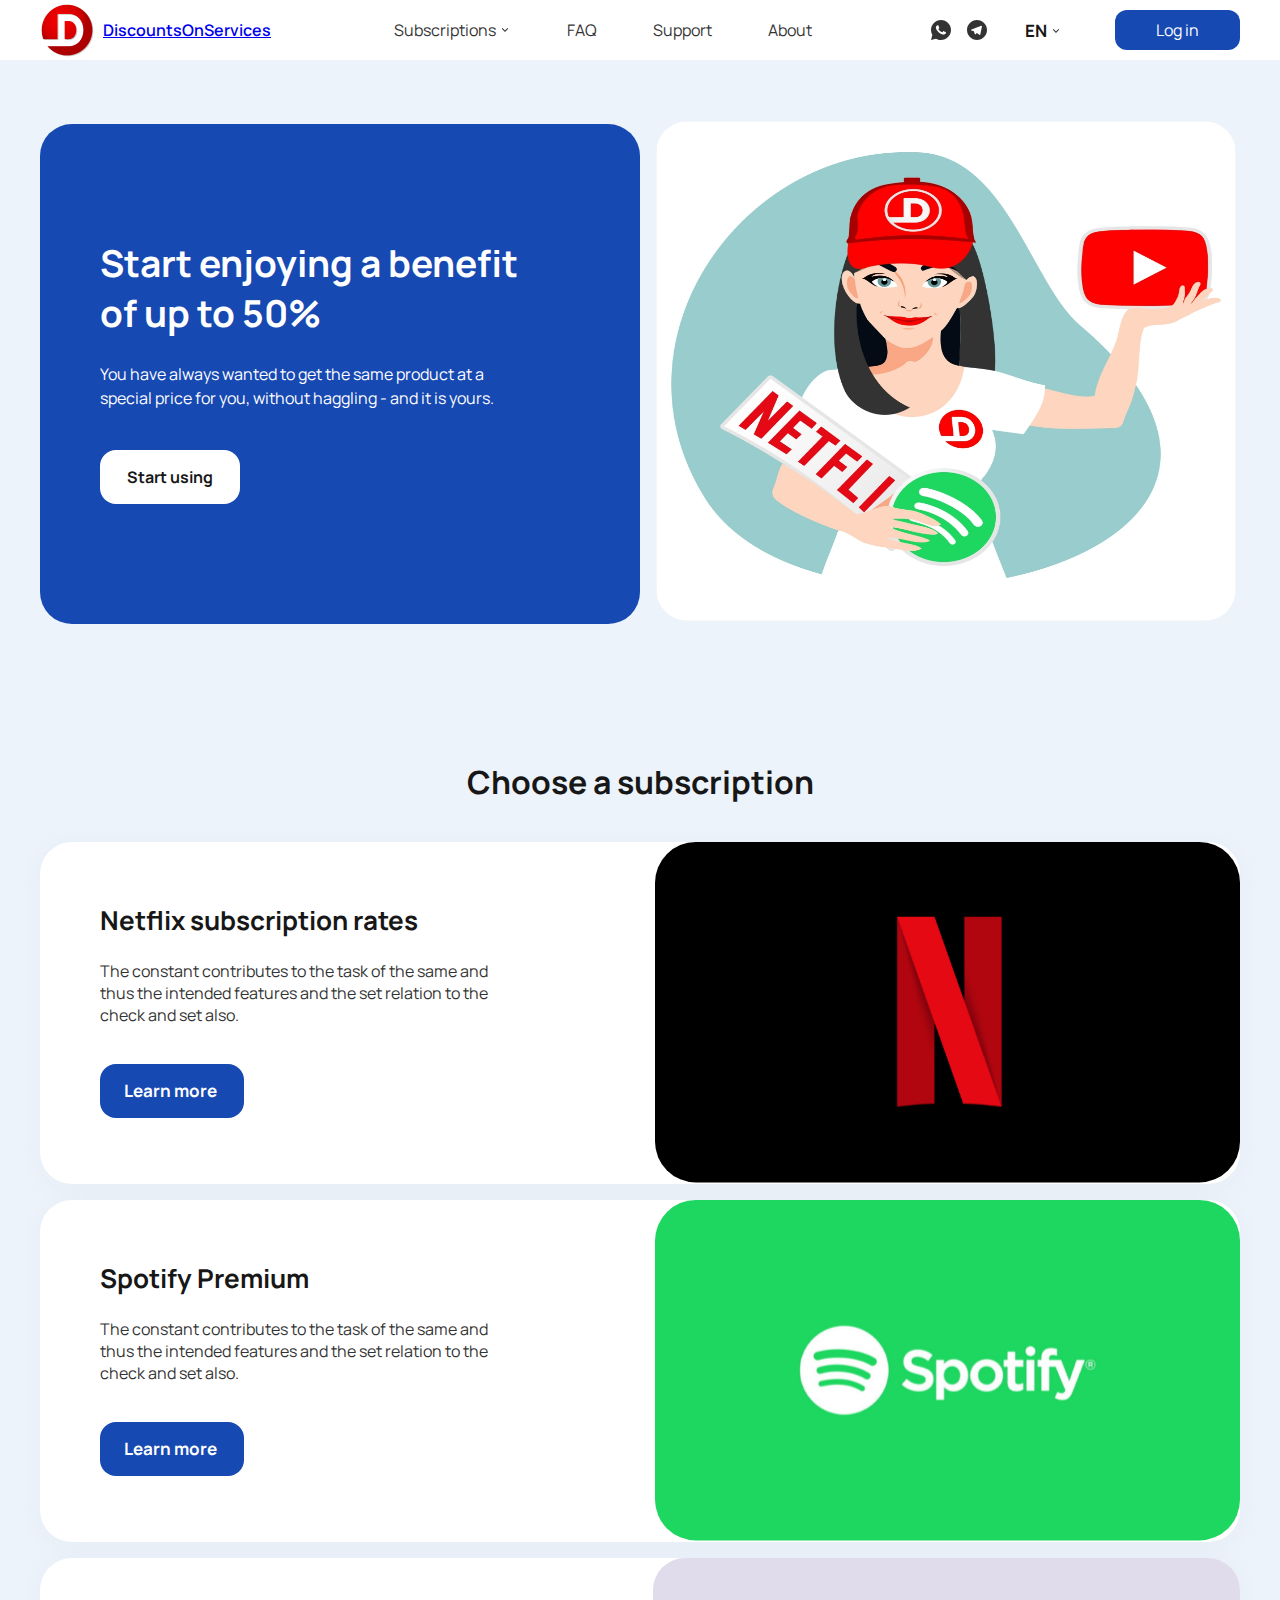
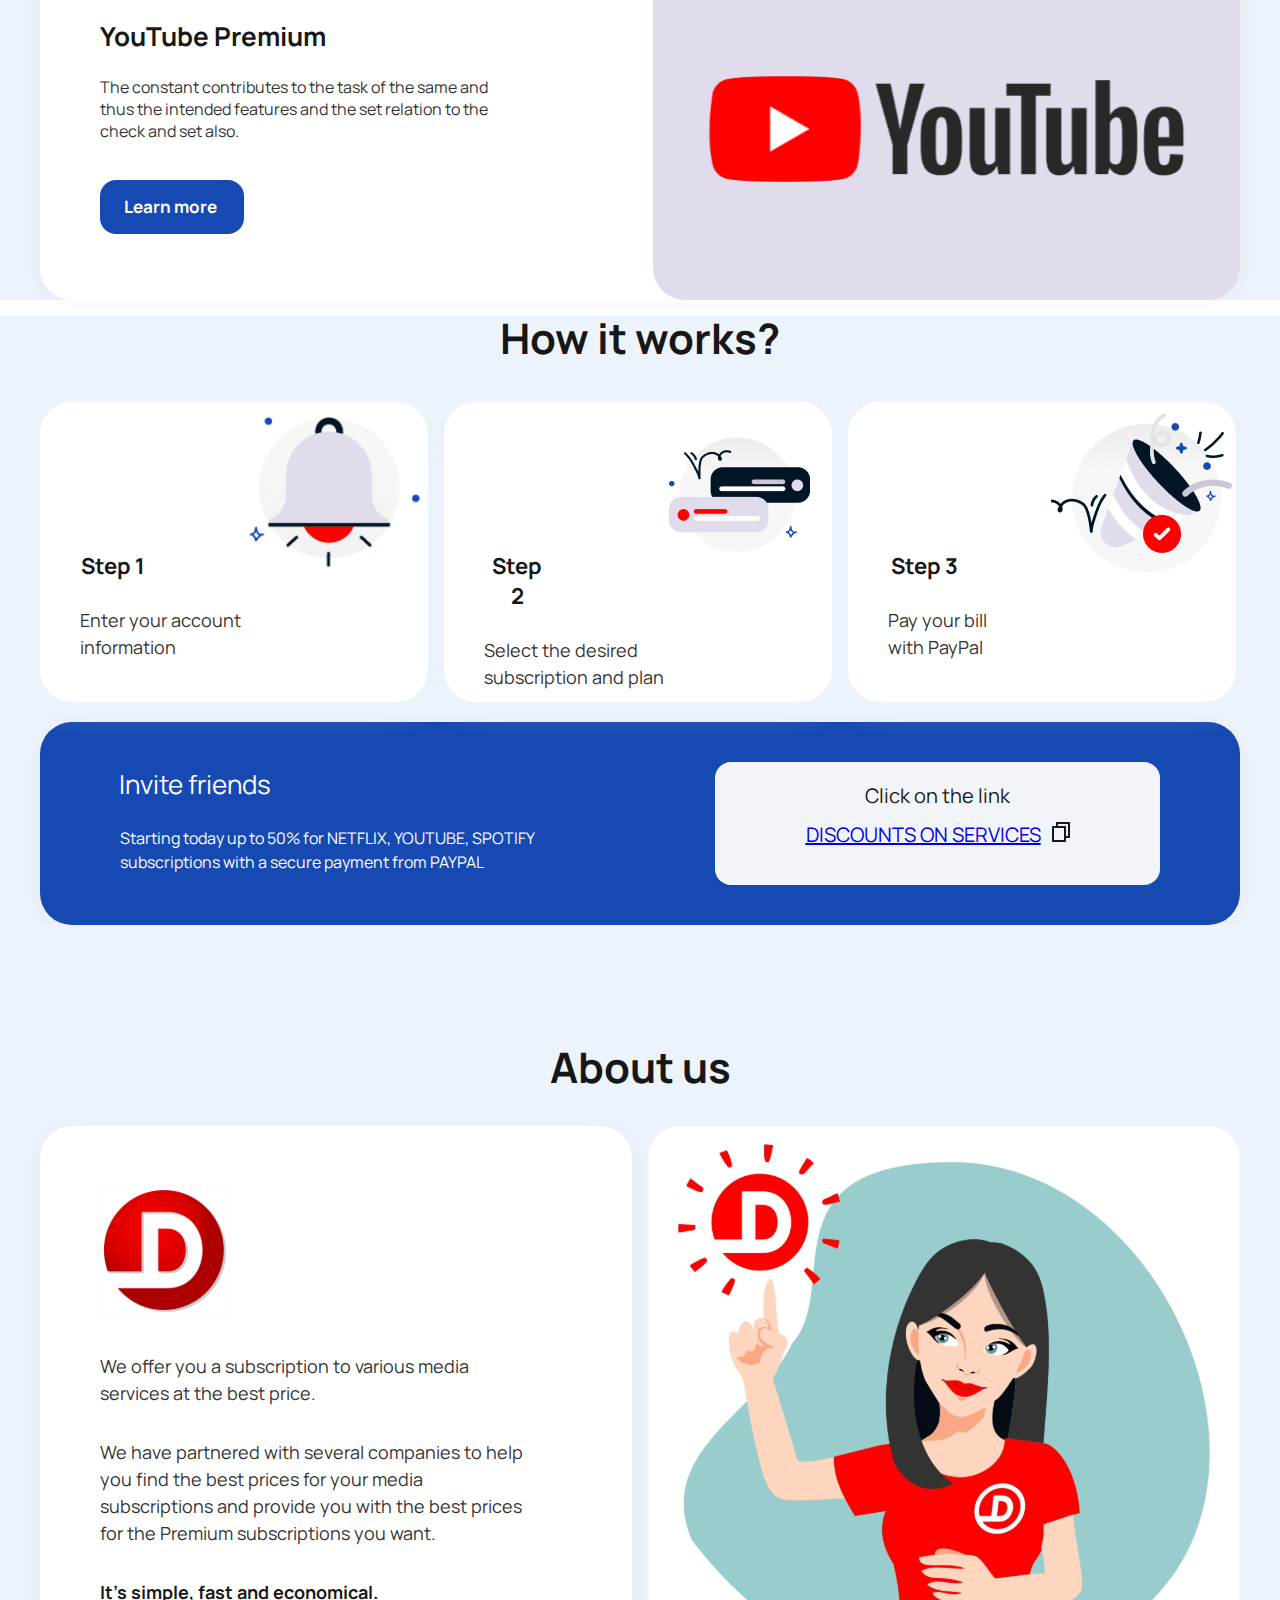
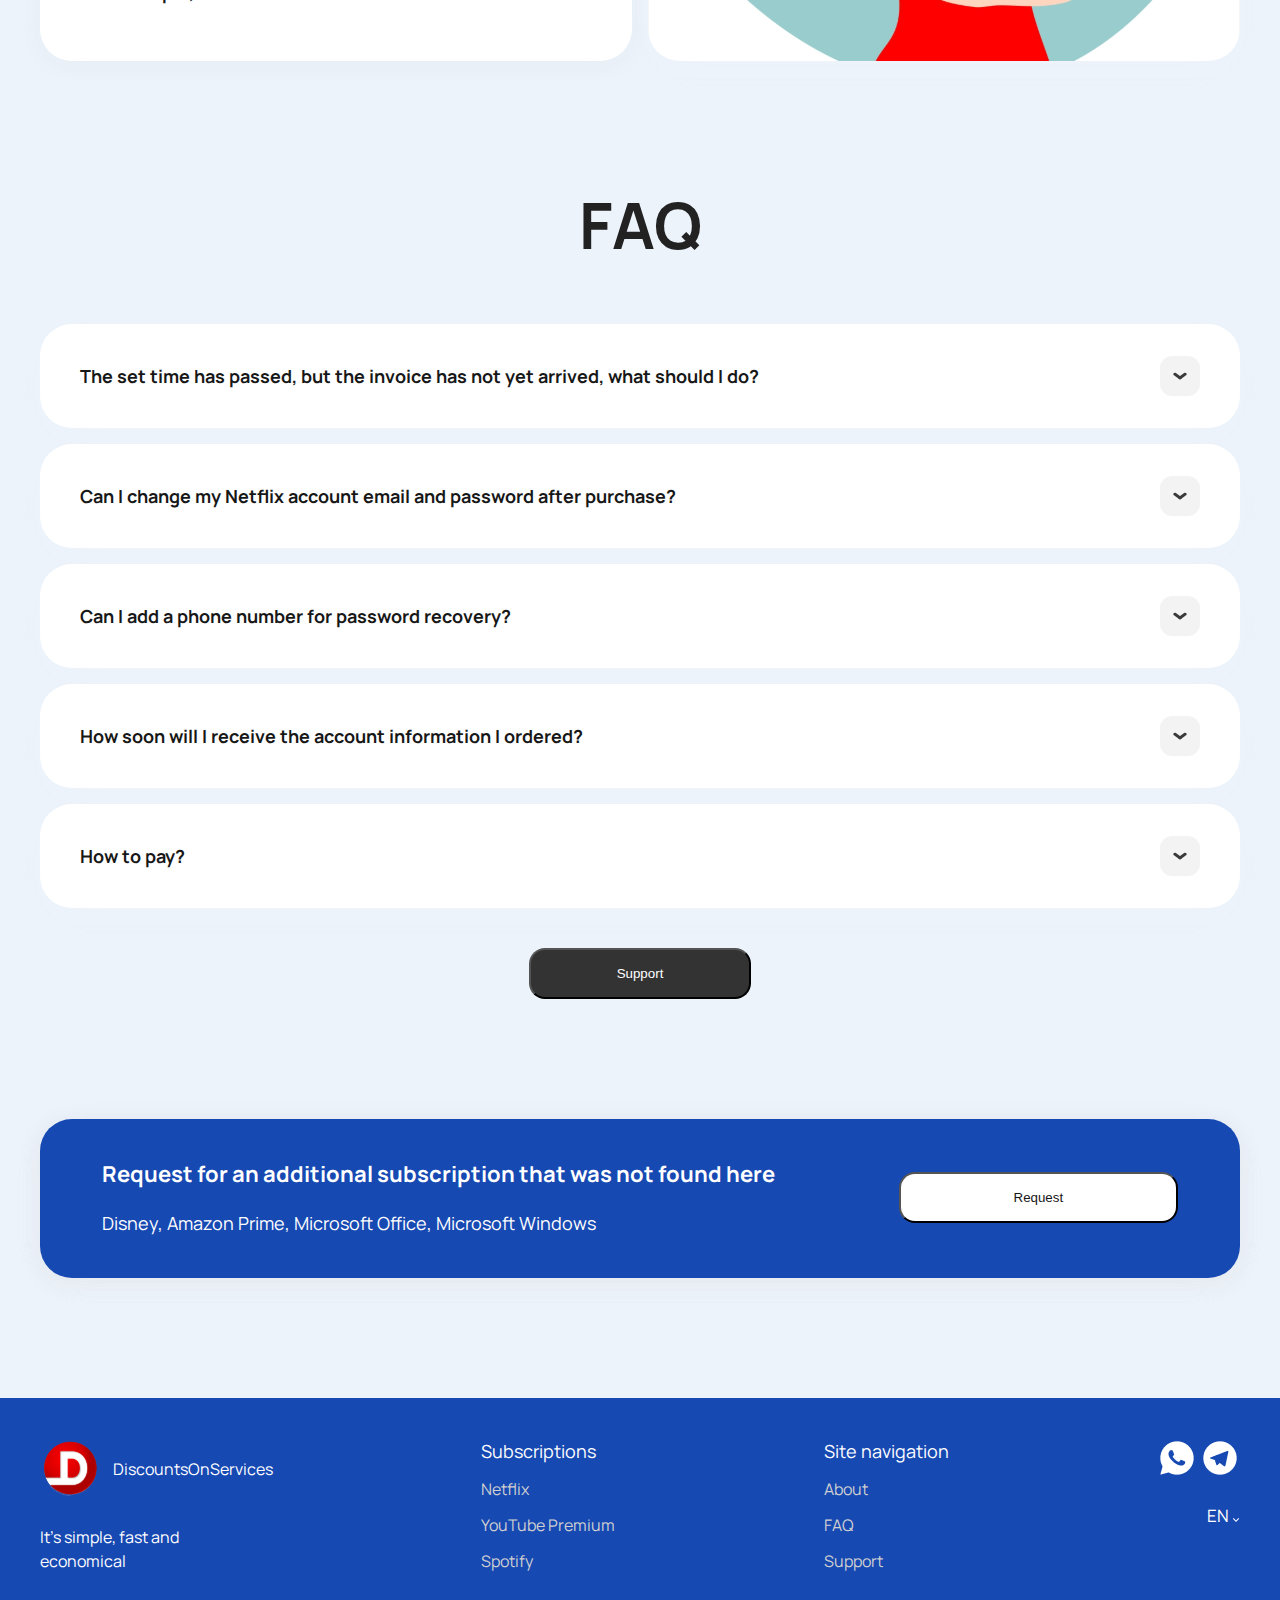
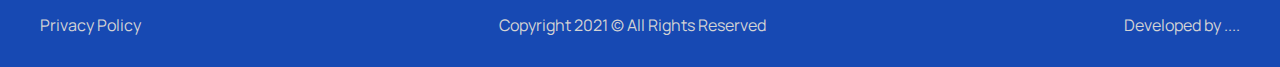
==== index.html @ ed250fc0 "new" ====
<!DOCTYPE html>
<html lang="en">
<head>
    <meta charset="UTF-8">
    <meta http-equiv="X-UA-Compatible" content="IE=edge">
    <meta name="viewport" content="width=device-width, initial-scale=1.0">
    <link rel="preconnect" href="https://fonts.googleapis.com">
    <link rel="preconnect" href="https://fonts.googleapis.com">
    <link rel="preconnect" href="https://fonts.googleapis.com">
    <link rel="preconnect" href="https://fonts.gstatic.com" crossorigin>
    <link href="https://fonts.googleapis.com/css2?family=Manrope:wght@400;600&display=swap" rel="stylesheet">
    <link rel="stylesheet" href="./css/style.css">
    <link rel="stylesheet" href="./css/header.css">
    <link rel="stylesheet" href="./css/main.css">
    <link rel="stylesheet" href="./css/subscriptio.css">
    <link rel="stylesheet" href="./css/how_it_works.css">
    <link rel="stylesheet" href="./css/about__us.css">
    <link rel="stylesheet" href="./css/faq.css">
    <link rel="stylesheet" href="./css/footer.css">
    <title>DiscountsOnServices</title>
</head>
<body>
   <header class="wrapper">
      <div class="container">
         <div class="header">
               <a
               href="/"
               class="header__icon">
               <img src="/header_img/logo.png" alt="logo">
                  <div class="header__logo">
                     <span>DiscountsOnServices</span>
                  </div>
               </a>
                  <nav class="menu__body">
                     <ul class="menu__list">
                           <li class="menu__item with__submenu"><a data-goto="Направить экран к описанию" href="menu__link">Subscriptions</a>
                              <a href="#" class="menu__item-link" data-scroll>
                                 <img src="./header_img/arrow.svg" alt="" class="submenu__arrow">
                              </a>
                              <ul class="submenu">
                                 <li class="submenu__item"><a href="#" class="submenu__link">Netflix</a></li>
                                 <li class="submenu__item"><a href="#" class="submenu__link">YouTube Premium</a></li>
                                 <li class="submenu__item"><a href="#" class="submenu__link">Spotify</a></li>
                              </ul>
                           </li>
                           <li><a data-goto="Направить экран к описанию" href="/menu__link.html">FAQ</a></li>
                           <li><a data-goto="Направить экран к описанию" href="/menu__link.html">Support</a></li>
                           <li><a data-goto="Направить экран к описанию" href="/menu__link.html">About</a></li>
                     </ul>
                  </nav>
               <div class="icon__messengers">
                  <img a href="tel" img src="./header_img/tel.svg" alt="phone">
                  <img a data-goto="https://desktop.telegram.org/?setln=ru" href="phone" src="./header_img/teleg.svg" alt="telegram">
               </div>
               <div class="menu_language">
                  <li class="basic__wrap english__menu"><a data-goto="Направить экран к описанию" href="#" class="submenu__link">EN</a>
                     <a href="#" class="menu__wrap-link" data-scroll>
                        <img src="./header_img/arrow.svg" alt="" class="submenu__arrow_language">
                     </a>
                     <ul class="submenu__language_wrap">
                           <li class="submenu__language"><a href="#" class="submenu__link">English</a></li>
                           <li class="submenu__language"><a href="#" class="submenu__link">Ukraine</a></li>
                           <li class="submenu__language"><a href="#" class="submenu__link">Russian</a></li>
                     </ul>
                  </li>
               </div>
               <div class="btn_login">
                  <a href="btn" class="btn_text">Log in</a>
               </div>
         </div>
      </div>      
   </header>
   <main>
      <div class="main">
         <div class="container">
            <div class="netflix">
               <div class="benefits_menu">
                  <h2>Start enjoying a benefit of up to 50%</h2>
                  <p>You have always wanted to get the same product at a special price for you, without haggling - and it is yours.</p>
               <div class="btn_start">
                  <a href="btn" class="btn_benefits">Start using</a>
               </div>
            </div>
               <div class="netflix__menu">
               <img src="./main-img/netflix.png" class="main_logo" width="580px" height="500px" alt="main_logo">
               </div>  
            </div>
         </div>
      </div>
      <section class="subscription">
         <div class="container">
            <div class="menu__subscription">
                  <div class="header__subscription">
                     <h1>Choose a subscription</h1>
                  </div>
            </div>
                  <div class="product__subscription">
                     <div class="wrap__subscription">
                        <div class="content__subscription">
                              <h2>Netflix subscription rates</h2>
                              <p>The constant contributes to the task of the same and thus the intended features and the set relation to the check and set also.</p>
                        <div class="btn__subscription">
                              <a href="https://www.google.com/search?q=netflix&tbm=isch&source=iu&ictx=1&vet=1&fir=GuCWfA6SqEMrTM%252CKS-nzTnc8HxGQM%252C%252Fm%252F017rf_&usg=AI4_-kQumLNY7jmnaULgpYyNSRBHDUV-Jw&sa=X&ved=2ahUKEwj-4LOI-r34AhUGjosKHboBBIMQ_B16BAhEEAI&biw=2133&bih=1041&dpr=0.9#imgrc=GuCWfA6SqEMrTM" class="btn__pressing">Learn more</a>
                        </div>
                     </div>
                     <img src="./subscriptio_img/netflix.svg"  alt="img" width="588px" height="342px">
                     </div>
                  </div>
                     <div class="product__subscription">
                        <div class="wrap__subscription">
                              <div class="content__subscription">
                                 <h2>Spotify Premium</h2>
                                 <p>The constant contributes to the task of the same and thus the intended features and the set relation to the check and set also.</p>
                              <div class="btn__subscription">
                                 <a href="https://www.google.com/search?q=netflix&tbm=isch&source=iu&ictx=1&vet=1&fir=GuCWfA6SqEMrTM%252CKS-nzTnc8HxGQM%252C%252Fm%252F017rf_&usg=AI4_-kQumLNY7jmnaULgpYyNSRBHDUV-Jw&sa=X&ved=2ahUKEwj-4LOI-r34AhUGjosKHboBBIMQ_B16BAhEEAI&biw=2133&bih=1041&dpr=0.9#imgrc=GuCWfA6SqEMrTM" class="btn__pressing">Learn more</a>
                              </div>
                        </div>
                        <img src="./subscriptio_img/sportify.svg" alt="img" width="588px" height="342px">
                        </div>
                     </div>
                        <div class="product__subscription">
                              <div class="wrap__subscription">
                                 <div class="content__subscription">
                                    <h2>YouTube Premium </h2>
                                    <p>The constant contributes to the task of the same and thus the intended features and the set relation to the check and set also.</p>
                                 <div class="btn__subscription">
                                    <a href="https://www.youtube.com/" class="btn__pressing">Learn more</a>
                                 </div>
                              </div>
                                 <img class="img_youtube" src="./subscriptio_img/youtube.svg" alt="img" width="588px" height="342px">
                                 </div>
                              </div>
                        </div>
                     </div>
                  </div>
            </div>
         </div>         
      </section>
      <section class="how_it_works">
         <div class="container">
            <div class="header__how_it_works">
                  <h1>How it works?</h1>
               <div class="product__how_it_works">
                  <div class="wrap__how_it_works">
                     <div class="content__how_it_works">
                        <h3>Step 1</h3>
                        <p>Enter your account information</p>
                     </div>
                     <img src="./how_it_works_img/step1.png" alt="img" width="185px" height="185px">
                     </div>
                  <div class="wrap__how_it_works">
                     <div class="content__how_it_works">
                        <h3>Step 2</h3>
                        <p>Select the desired subscription and plan</p>
                     </div>
                     <img src="./how_it_works_img/step2.png" alt="img" width="185px" height="185px">
                     </div>
                  <div class="wrap__how_it_works">
                     <div class="content__how_it_works">
                        <h3 class="step">Step 3</h3>
                        <p>Pay your bill<br>with PayPal</p>
                     </div>
                     <img src="./how_it_works_img/step3.png" alt="img" width="185px" height="185px">
                     </div>
                  </div>
               <div class="invite_friends_how_it_works">
                  <div class="spenser_how_it_works">
                     <div class="spenser_selover">
                        <h3>Invite friends<h3>
                        <p>Starting today up to 50% for NETFLIX, YOUTUBE, SPOTIFY subscriptions with a secure payment from PAYPAL</p>
                     </div>
                  <div class="window_click">
                     <div class="click_link">
                        <div class="window__text">
                           <span class="click_on">Click on the link</span>
                           <span class="discounts_on"><a href="https://t.me/DiscountsOnServices_bot?start=343964809">Discounts On Services</a></span>
                        </div>
                     </div>
                  </div>
               </div>
            </div>
         </div>
      </section>
      <section class="about__us">
         <div class="container">
            <div class="heder__about__us">
               <h1>About us</h1>
            </div>
            <div class="menu__about_us">
               <div class="description__about_us">
                  <div class="main__content__about_us">
                  <img src="./about_us_img/logo.svg" alt="img_about">
                     <p>We offer you a subscription to various media<br>services at the best price.</p>
                     <p>We have partnered with several companies to help<br>you find the best prices for your media<br>subscriptions and provide you with the best prices<br>for the Premium subscriptions you want.</p>
                     <p class="underlining">It's simple, fast and economical.</p>
                  </div>
               </div>
               <div class="main__img myself_img">
               </div>
            </div>
         </div>
      </section>
      <section class="faq">
         <div class="container">
            <div class="header__faq">
               <h1>FAQ</h1>
            </div>
            <div class="main__faq">
               <div class="menu__faq">
                  <div class="content__faq">
                     <p>The set time has passed, but the invoice has not yet arrived, what should I do?</p>
                  <img src="./faq_img/rounded_arrow.svg" width="40px" height="40px" alt="rounded__arrow">
                  </div>
                  <div class="content__faq">
                     <p>Can I change my Netflix account email and password after purchase?</p>
                  <img src="./faq_img/rounded_arrow.svg" width="40px" height="40px" alt="rounded__arrow">
                  </div>
                  <div class="content__faq">
                     <p>Can I add a phone number for password recovery?</p>
                  <img src="./faq_img/rounded_arrow.svg" width="40px" height="40px" alt="rounded__arrow">
                  </div>
                  <div class="content__faq">
                     <p>How soon will I receive the account information I ordered?</p>
                  <img src="./faq_img/rounded_arrow.svg" width="40px" height="40px" alt="rounded__arrow">
                  </div>
                  <div class="content__faq">
                     <p>How to pay?</p>
                  <img src="./faq_img/rounded_arrow.svg" width="40px" height="40px" alt="rounded__arrow">
                  </div>
                  <div class="btn__faq__one btn__indent">
                     <button class="btn__support">Support</button>
                  </div>
               <div class="faq__footer">
                  <div class="faq__window">
                     <div class="faq__request__content">
                        <h4>Request for an additional subscription that was not found here</h4>
                        <P>Disney, Amazon Prime, Microsoft Office, Microsoft Windows</P>
                     </div>
                     <div class="btn__faq__two">
                        <button class="btn__request">Request</button>
                     </div>
                  </div>
               </div>
            </div>
         </div>
      </section>
   </main>
   <footer>
      <div class="container">
         <div class="footer__block">
            <div class="footer__logo">
               <div class="logo__icon">
               <img src="./footer_img/footer_logo.svg" alt="">
               <span>DiscountsOnServices</span>
               </div>
               <p>It's simple, fast and economical</p>
            </div>
            <div class="footer__navigation">
               <span>Subscriptions</span>
               <p>Netflix</p>
               <p>YouTube Premium</p>
               <p>Spotify</p>
            </div>
            <div class="footer__navigation">
               <span>Site navigation</span>
               <p>About</p>
               <p>FAQ</p>
               <p>Support</p>
            </div>
            <div class="footer__mesenger">
               <a href="tel:+79871557306"><img src="./footer_img/iPhone.png" alt="call"></a>
               <a href="https://t.me/DiscountsOnServices_bot?start=343964809"><img src="./footer_img/telegram.png" alt="telegram"></a>
            <div class="footer_language">
               <li class="footer__basic__wrap footer__english__menu"><a data-goto="Направить экран к описанию" href="#" class="footer__submenu">EN</a>
                  <a href="#" class="menu__wrap-link" data-scroll>
                  <img src="./footer_img/arrow.svg" alt="" class="footer__submenu__arrow"></a>
                  <ul class="submenu__wrap">
                     <li class="submenu__footer_language"><a href="#" class="submenu__footer__link">English</a></li>
                     <li class="submenu__footer_language"><a href="#" class="submenu__footer__link">Ukraine</a></li>
                     <li class="submenu__footer_language"><a href="#" class="submenu__footer__link">Russian</a></li>
                  </ul>
               </li>
            </div>
         </div>
      </div>
      <div class="subfooter">
         <span>Privacy Policy</span>
         <span>Copyright 2021 © All Rights Reserved</span>
         <span>Developed by ....</span>
      </div>
   </footer>
   <script src="./js/header.js"></script>
   <script src="./js/footer.js"></script>
</body>

</html>
---- css/style.css ----
html{
    height: 100%;
}
body{
    font-family: 'Manrope', sans-serif;
    display: flex;
    height: 100%;
    flex-direction: column;
}
header{
    flex: 0 0 auto;
 }
.main{
    flex: 1 0 auto;
 }
 footer{
    flex: 0 0 auto;
 }
*{
    padding: 0;
    margin: 0 0;
    box-sizing: border-box;
}
.container{
    width: 1200px;
    height: 100%;
    color: #222222;
    margin: 0 auto;
}
---- css/header.css ----
.header{
    height: 100%;
    display: flex;
    justify-content: space-between;
    align-items: center;
}
.header__icon{
    display: flex;
    align-items: center;
}
.header__logo{
    width: 166px;
    font-weight: 600;
    font-size: 1rem;
    line-height: 20px;
    margin-left: 8px;
}
.menu__list { 
    display: flex;
    justify-content: center;
    gap: 56px;
    padding-left: 71px;
}
.menu__list a{
    font-size: 1rem;
    line-height: 24px;
    color: #333333;
}
.menu__list li  {
    list-style:none;
}
.menu__list li a{
    text-decoration: none;
    transition: color 0,2s ease;  
}
.menu__list li a:hover{
    color: #1749B3;
}
.submenu__arrow{
    cursor: pointer;
}
.with__submenu{
    position: relative; 
}
.header .submenu{
    position: absolute;
    left: -39px;
    right: -56px;
    top: 45px;
    padding: 20px;

    background: #FFFFFF;
    box-shadow: 0px 20px 48px rgba(177, 177, 177, 0.4);
    border-radius: 16px;
    display: none;
}
.submenu.active {
    display: block;
    animation: fade .3s linear;
}
.submenu li { 
    margin-top: 20px;
}
.submenu__link {
    font-weight: 700;
    font-size: 17px;
    line-height: 25px;
    letter-spacing: 1%;
    color: #171717;
    text-align: left;   
}
.icon__messengers{
    width: 20px;
    display: flex;
    gap: 1rem;
    margin-top: 20px;
    cursor: pointer;
    padding-bottom: 20px;
    margin-left: 66px;
}
.menu_language li {
    list-style:none;
    
}
.menu_language li a {
    text-decoration: none;
    transition: color 0.2 ease;
}
.menu_language li a:hover{
    color: #1749B3;
}
.english__menu{
    position: relative;
    margin-left: 20px;
}
.submenu__language_wrap{
    position: absolute;
    top: 49px;
    width: 347%;
    height: 182px;

    background: #FFFFFF;
    box-shadow: 0px 20px 48px rgba(177, 177, 177, 0.4);
    border-radius: 16px;
    padding: 0;
    text-align: center;
    display: none;
}
.submenu__language_wrap.active {
    display: block;
    animation: fade .3s linear;
}
.submenu__language{
    font-weight: 400;
    font-size: 17px;
    line-height: 25px;
    letter-spacing: 1%;
    color: #171717;
    padding-top: 27px;
}
.btn_login{
    background-color: #1749B3;
    border-radius: 12px;
    padding: 9px 41px; 
}
.btn_login:hover{
    opacity: 0.9;
    color: #dc0000;
}
.btn_text{
    color: #fff;
    text-align: center;
    text-decoration: none;
    transition: opacity 0,3s ease;
}
---- css/main.css ----
.main{
    width: 100%;
    height: 700px;
    background-color:  #ECF3FB;
}
.netflix{
    display: flex;
    align-items: center;
    gap: 16px;
    padding-top: 61px;
}
.benefits_menu{
    width: 50%;
    height: 500px;
    background: #1749B3;
    border-radius: 32px;
    padding-left: 5%;
}
.benefits_menu h2{
    width: 81%;
    font-weight: 700;
    font-size: 37px;
    line-height: 50px;
    color: rgb(255, 255, 255);
    padding-top: 114px;
}
.benefits_menu p{
    width: 76%;
    font-size: 16px;
    line-height: 24px;
    color: #FFFFFF;
    padding-top: 24px;
    padding-bottom: 40px;
}
.btn_start{
    width: 26%;
    background-color: #FFFFFF;
    border-radius: 16px;
    padding: 16px 24px;
    text-align: center;
    cursor: pointer;
}
.btn_benefits{
    font-weight: 700;
    font-size: 1rem;
    line-height: 22px;
    color: #171717;
    text-decoration: none;
    transition: opacity 0,3s ease;
}
.btn_benefits:hover{
    opacity: 0.9s;
    color: #dc0000;
}
.netflix__menu img{
    border-radius: 32px;
}
---- css/subscriptio.css ----
.subscription{
    width: 100%;
    background-color:  #ECF3FB;
}
.header__subscription{
    display: flex;
    justify-content: center;
}
.header__subscription h1 {
    font-weight: 700;
    font-size: 32px;
    line-height: 44px;
    color: #171717;
    display: flex;
    text-align: center;
    padding-bottom: 38px;
}
.product__subscription{ 
    width: 100%;
    height: 342px;
    background: #FFFFFF;
    box-shadow: 0px 4px 24px rgba(213, 216, 221, 0.2);
    border-radius: 32px;
    margin-bottom: 16px;
}
.wrap__subscription{
    display: flex;
}
.content__subscription{
    flex-wrap: wrap;
    padding: 60px 0px 0px 60px;
}
.content__subscription h2{
    font-weight: 700;
    font-size: 26px;
    line-height: 36px;
    color: #171717;
}
.content__subscription p{
    width: 72%;
    font-weight: 400;
    font-size: 16px;
    color: #333333;
    padding-top: 22px;
    padding-bottom: 38px;
}
.btn__subscription{
    width: 26%;
    padding: 16px 24px 16px 24px;
    background: #1749B3;
    border-radius: 16px;
}
.btn__subscription:hover{
    opacity: 0.9;
    color:aqua
}
.btn__pressing{
    font-weight: 700;
    font-size: 17px;
    line-height: 22px;
    color: #FFFFFF;
    text-decoration: none;
    transition: color 0.2 ease;
}
.img_youtube{
    background: #E1DCEB;
    border-radius: 32px;
}
---- css/how_it_works.css ----
.how_it_works{
    width: 100%;
    background-color:  #ECF3FB;
}
.header__how_it_works{
    text-align: center;
}
.header__how_it_works h1{
    padding-bottom: 42px;
    font-weight: 700;
    font-size: 42px;
    line-height: 44px;
    color: #171717;
}
.product__how_it_works{
    display: flex;
    gap: 16px;
    padding-bottom: 20px;
}
.wrap__how_it_works{
    width: 388px;
    height: 300px;
    background: #FFFFFF;
    box-shadow: 0px 12px 28px rgba(244, 245, 245, 0.2);
    border-radius: 32px;
    display: flex;
    justify-content: space-between;
}
.content__how_it_works{
    padding: 149px 0px 0px 40px;
    align-items: center;
}
.content__how_it_works h3{
    width: 41%;
    font-weight: 700;
    font-size: 22px;
    line-height: 30px;
    color: #171717;
}
.how_it_works .step{
    width: 74%;
}
.content__how_it_works p{
    width: 111%;
    font-weight: 400;
    font-size: 18px;
    line-height: 27px;
    color: #333333;
    padding-top: 26px;
    text-align: start;
}

/* Discounts On Services */

.invite_friends_how_it_works{
    width: 100%;
    height: 203px;
    background: #1749B3;
    box-shadow: 0px 4px 24px rgba(213, 216, 221, 0.2);
    border-radius: 32px;
}
.spenser_how_it_works{
    display: flex;
    justify-content: space-between;
}
.spenser_selover{
    padding-top: 44px;
}
.spenser_selover h3{
    width: 52%;
    font-weight: 400;
    font-size: 26px;
    line-height: 36px;
    color: #FFFFFF;
}
.spenser_selover p{
    width: 165%;
    font-weight: 400;
    font-size: 16px;
    line-height: 24px;

    color: #FFFFFF;
    text-align: start;
    padding-top: 24px;
    padding-left: 80px;
}
.window_click{
    padding: 40px 80px 40px;
}
.click_link{
    width: 445px;
    height: 123px;
    background: #F1F4F8;
    border-radius: 16px;
}
.window__text{
    display: flex;
    flex-direction: column;
    transition: color 0.2 ease;
}
.window__text span:hover{
    opacity: 0.9;
    color: #dc0000;
}
.click_on{
    font-weight: 400;
    font-size: 20px;
    line-height: 28px;
    color: #171717;
    padding-top: 20px;
    cursor: pointer;
    
}
.discounts_on{
    font-weight: 400;
    font-size: 20px;
    line-height: 30px;
    color: #1749B3;

    padding-top: 10px;
    text-transform: uppercase;
    text-decoration-line: underline;
    cursor: pointer;
}
.discounts_on::after{
    content: url(../how_it_works_img/discounts.png);
    margin-left: 11px;
}
---- css/about__us.css ----
.about__us{
    width: 100%;
    background-color:  #ECF3FB;
    padding-top: 120px;
}
.heder__about__us h1{
    font-weight: 700;
    font-size: 42px;
    line-height: 44px;
    color: #171717;
    text-align: center;
}
.menu__about_us{
    display: flex;
    gap: 16px;
    padding-top: 37px;
}
.description__about_us{
    width: 50%;
    height: 535px;
    background: #FFFFFF;
    box-shadow: 0px 4px 24px rgba(213, 216, 221, 0.2);
    border-radius: 32px;
}
.main__content__about_us{
    padding: 60px;
}
.main__content__about_us p{
    font-weight: 400;
    font-size: 18px;
    line-height: 27px;
    color: #333333;
    padding-top: 32px;
}
.main__content__about_us .underlining{
    font-weight: 700;
    font-size: 18px;
    line-height: 27px;
    color: #171717;
}
.myself_img{
    width: 50%;
    height: 535px;
}
.main__img{
    background-image: url(../about_us_img/img_menu.svg);
    background-repeat: no-repeat;
    background-position: 0px 0px;
    background-size: cover;
    box-shadow: 0px 12px 28px rgba(244, 245, 245, 0.2);
    border-radius: 32px;
}
---- css/faq.css ----
.faq{
    width: 100%;
    background-color:  #ECF3FB;
    padding-top: 120px;
    padding-bottom: 120px;
}
.header__faq{
    font-weight: 700;
    font-size: 32px;
    text-align: center;
    padding-bottom: 40px;
}
.main__faq{
    flex-wrap: wrap;
}
.content__faq{
    width: 100%;
    height: 104px;
    display: flex;
    justify-content: space-between;

    background: #FFFFFF;
    box-shadow: 0px 12px 28px rgba(244, 245, 245, 0.2);
    border-radius: 32px;
    margin-top: 16px;
    align-items: center;
}
.content__faq p{
    font-weight: 700;
    font-size: 18px;
    line-height: 27px;
    color: #171717;
    margin-left: 40px;
}
.content__faq img{
    margin-right: 40px;
}
.btn__faq span{
    
    color: #FFFFFF;;
}
.btn__support{
    
    align-items: center;
    text-align: center;
}
.btn__indent{
    padding-top: 40px;
}
.btn__support{
    background: #333333;
    border-radius: 16px;
    padding: 16px 86px 16px 86px;
    color: #FFFFFF;
    cursor: pointer;
}
.btn__faq__one{
    text-align: center;
}
.btn__faq__one:hover{
    opacity: 0.9;
    color: brown;
}

/* window=the very bottom */
.faq__footer{
    padding-top: 120px;
}
.faq__window{
    width: 100%;
    height: 159px;
    background: #1749B3;
    box-shadow: 0px 4px 24px rgba(213, 216, 221, 0.2), 0px 4px 24px rgba(213, 216, 221, 0.2), 0px 12px 28px rgba(244, 245, 245, 0.2);
    border-radius: 32px;
    display: flex;
    justify-content: space-around;
}
.faq__request__content{
    margin-top: 40px;
}
.faq__request__content h4{
    font-weight: 700;
    font-size: 22px;
    line-height: 30px;
    color: #FFFFFF;
}
.faq__request__content p{
    font-weight: 400;
    font-size: 18px;
    line-height: 27px;
    color: #FFFFFF;
    padding-top: 21px;
}
.btn__faq__two{
    margin-top: 53px;
}
.btn__request{
    color: #171717;
    background: #FFFFFF;
    border-radius: 16px;
    padding: 16px 113px 16px 113px;
    cursor: pointer;
}
.btn__request:hover{
    opacity: 0.9;
    color: #1749B3;
}
---- css/footer.css ----
footer{
    width: 100%;
    background: #1749B3;
}
.footer__block{
    display: flex;
    justify-content: space-between;
    padding-top: 40px;
}
.footer__logo p {
    width: 65%;
    font-weight: 400;
    font-size: 16px;
    line-height: 24px;
    color: #FFFFFF;
    margin-top: 26px;
}
.logo__icon{
    display: flex;
    align-items: center;
    gap: 13px;
}
.logo__icon span{
    font-weight: 400;
    font-size: 16px;
    line-height: 24px;
    color: #FFFFFF;;
}
.logo__icon p{
    padding-top: 46px;
}
.footer__navigation span{
    font-weight: 400;
    font-size: 18px;
    line-height: 27px;
    color: #FFFFFF;
    padding-bottom: 10px;
}
.footer__navigation p{
    font-weight: 400;
    font-size: 16px;
    line-height: 24px;
    color: #d0d0d0;
    margin-top: 12px;
}
.footer_language{
    padding-top: 20px;
}
.footer__language span{
    font-weight: 400;
    font-size: 17px;
    line-height: 25px;
    color: #FFFFFF;
    float: right;
}
.footer_language li{
    list-style:none;
}
.footer_language li a {
    text-decoration: none;
    transition: color 0.2 ease;
}
.footer_language li a:hover{
    color: #1749B3;
}
.footer__english__menu{
    position: relative;
    float: right;
}
.footer__submenu{
    font-weight: 400;
    font-size: 17px;
    line-height: 25px;
    letter-spacing: 1%;
    color: #FFFFFF;
}
.footer__submenu__arrow{
    cursor: pointer;
}
.submenu__wrap{
    position: absolute;
    top: 49px;
    width: 347%;
    height: 182px;

    background: #FFFFFF;
    box-shadow: 0px 20px 48px rgba(177, 177, 177, 0.4);
    border-radius: 16px;
    padding: 0;
    text-align: center;
    display: none;
}
.submenu__wrap.active {
    display: block;
    animation: fade .3s linear;
}
.subfooter{
    display: flex;
    justify-content: space-between;
    padding-top: 40px;
    margin-bottom: 30px;
}
.subfooter span{
    font-weight: 400;
    font-size: 16px;
    line-height: 24px;
    color: #D3D3D3;
    cursor: pointer;
}
.subfooter span:hover{
    opacity: 0.9;
    color: brown;
}
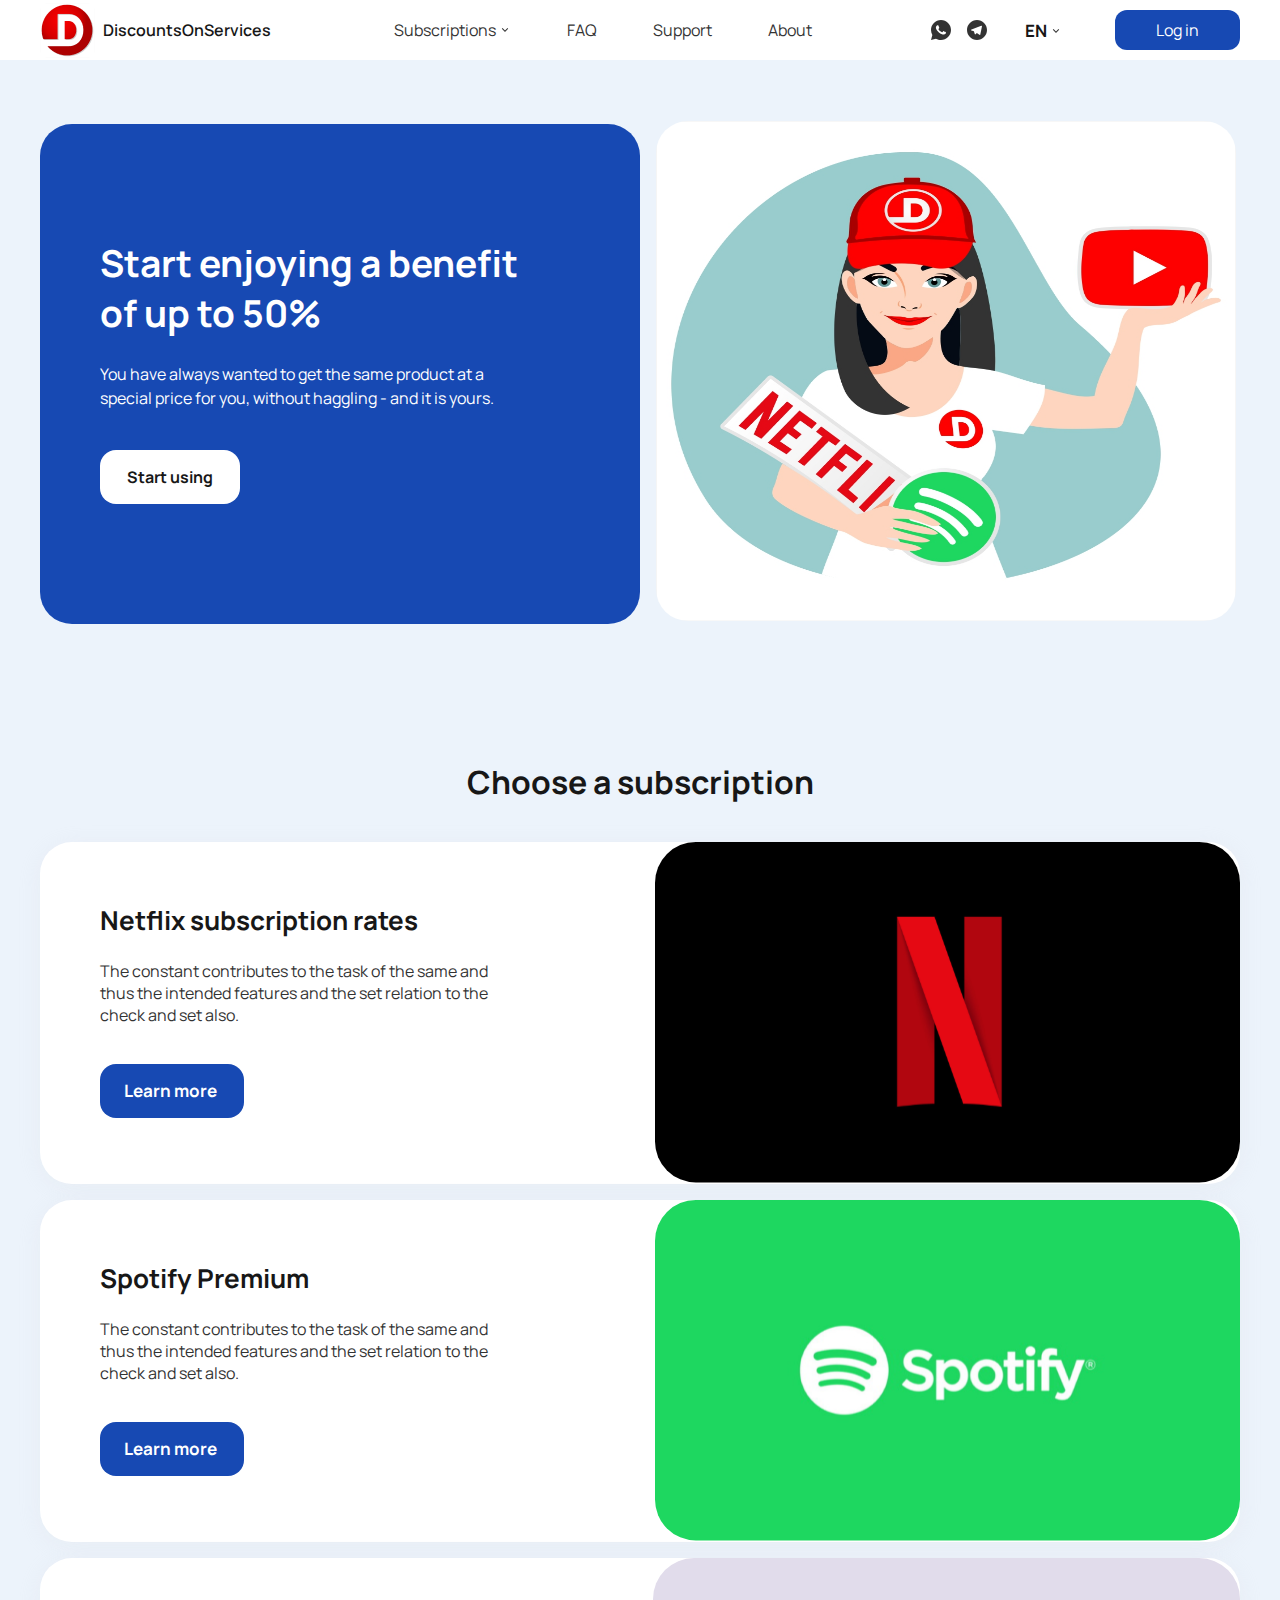
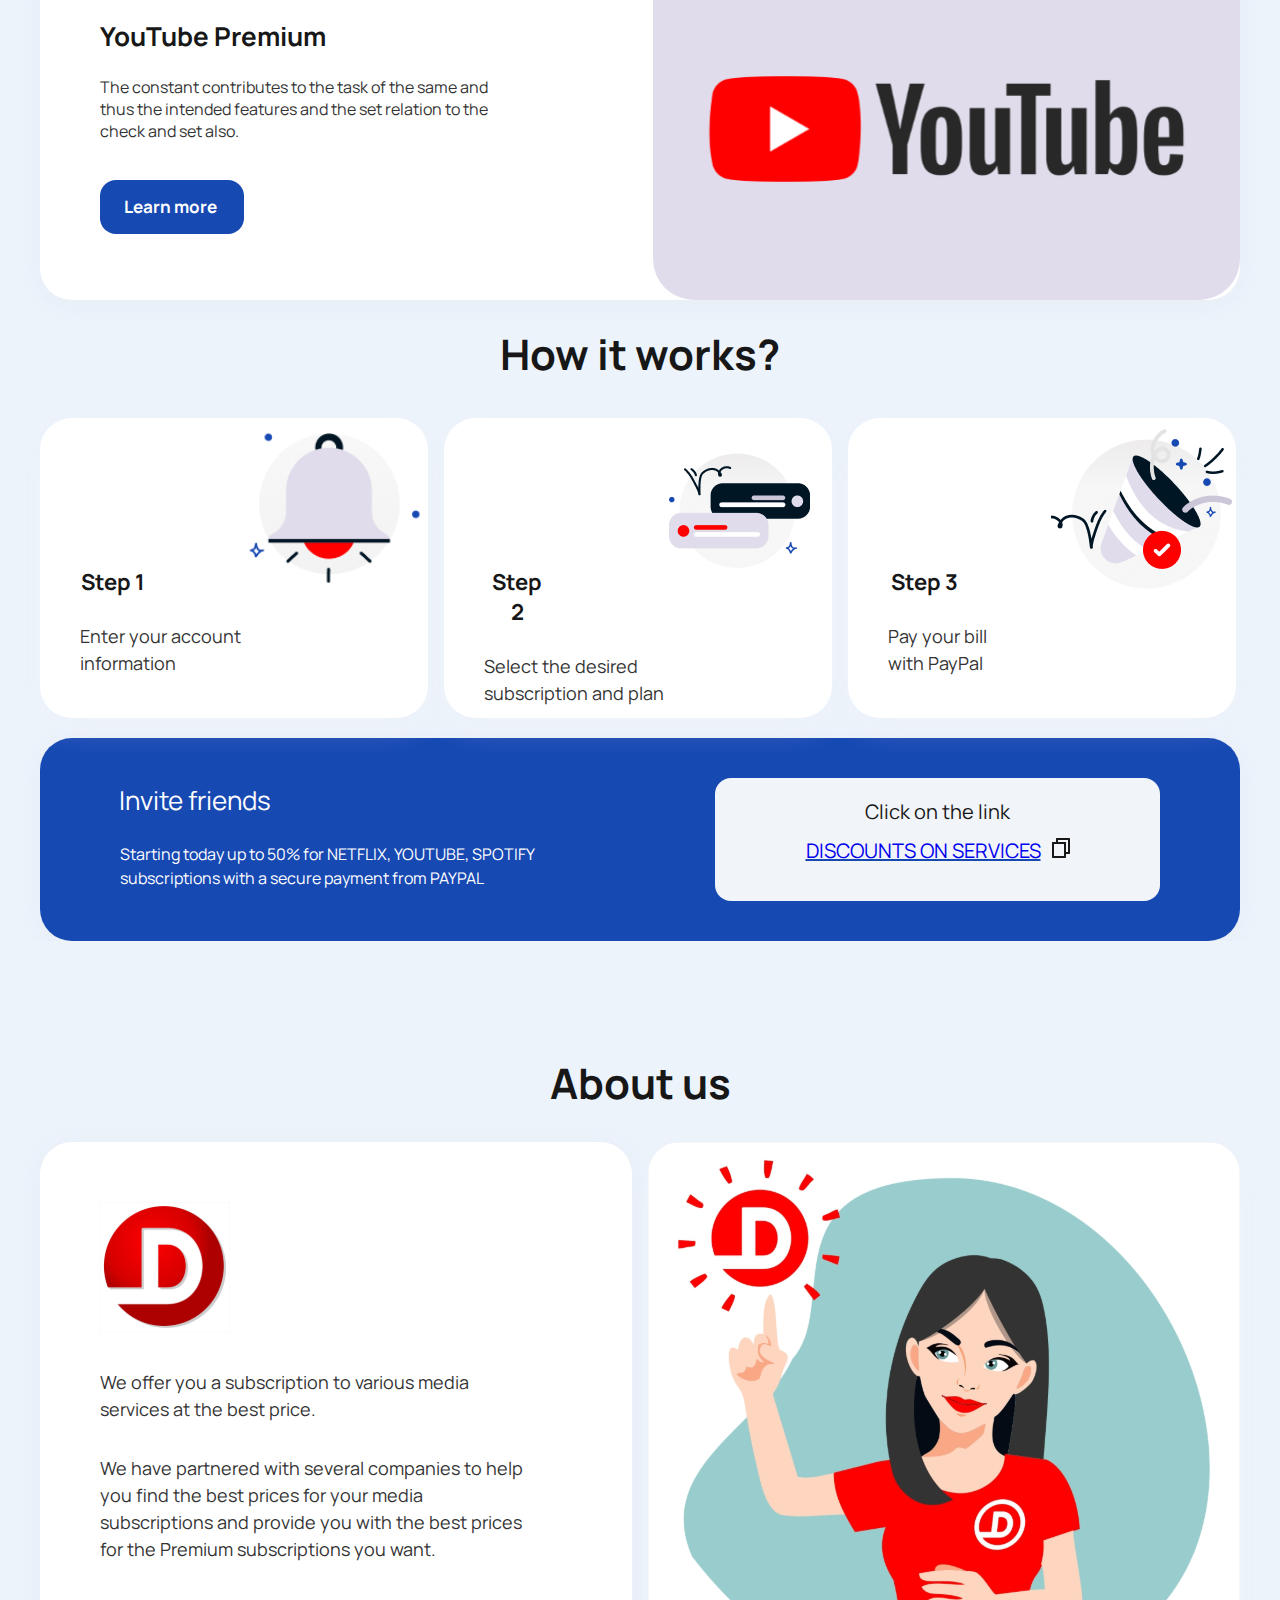
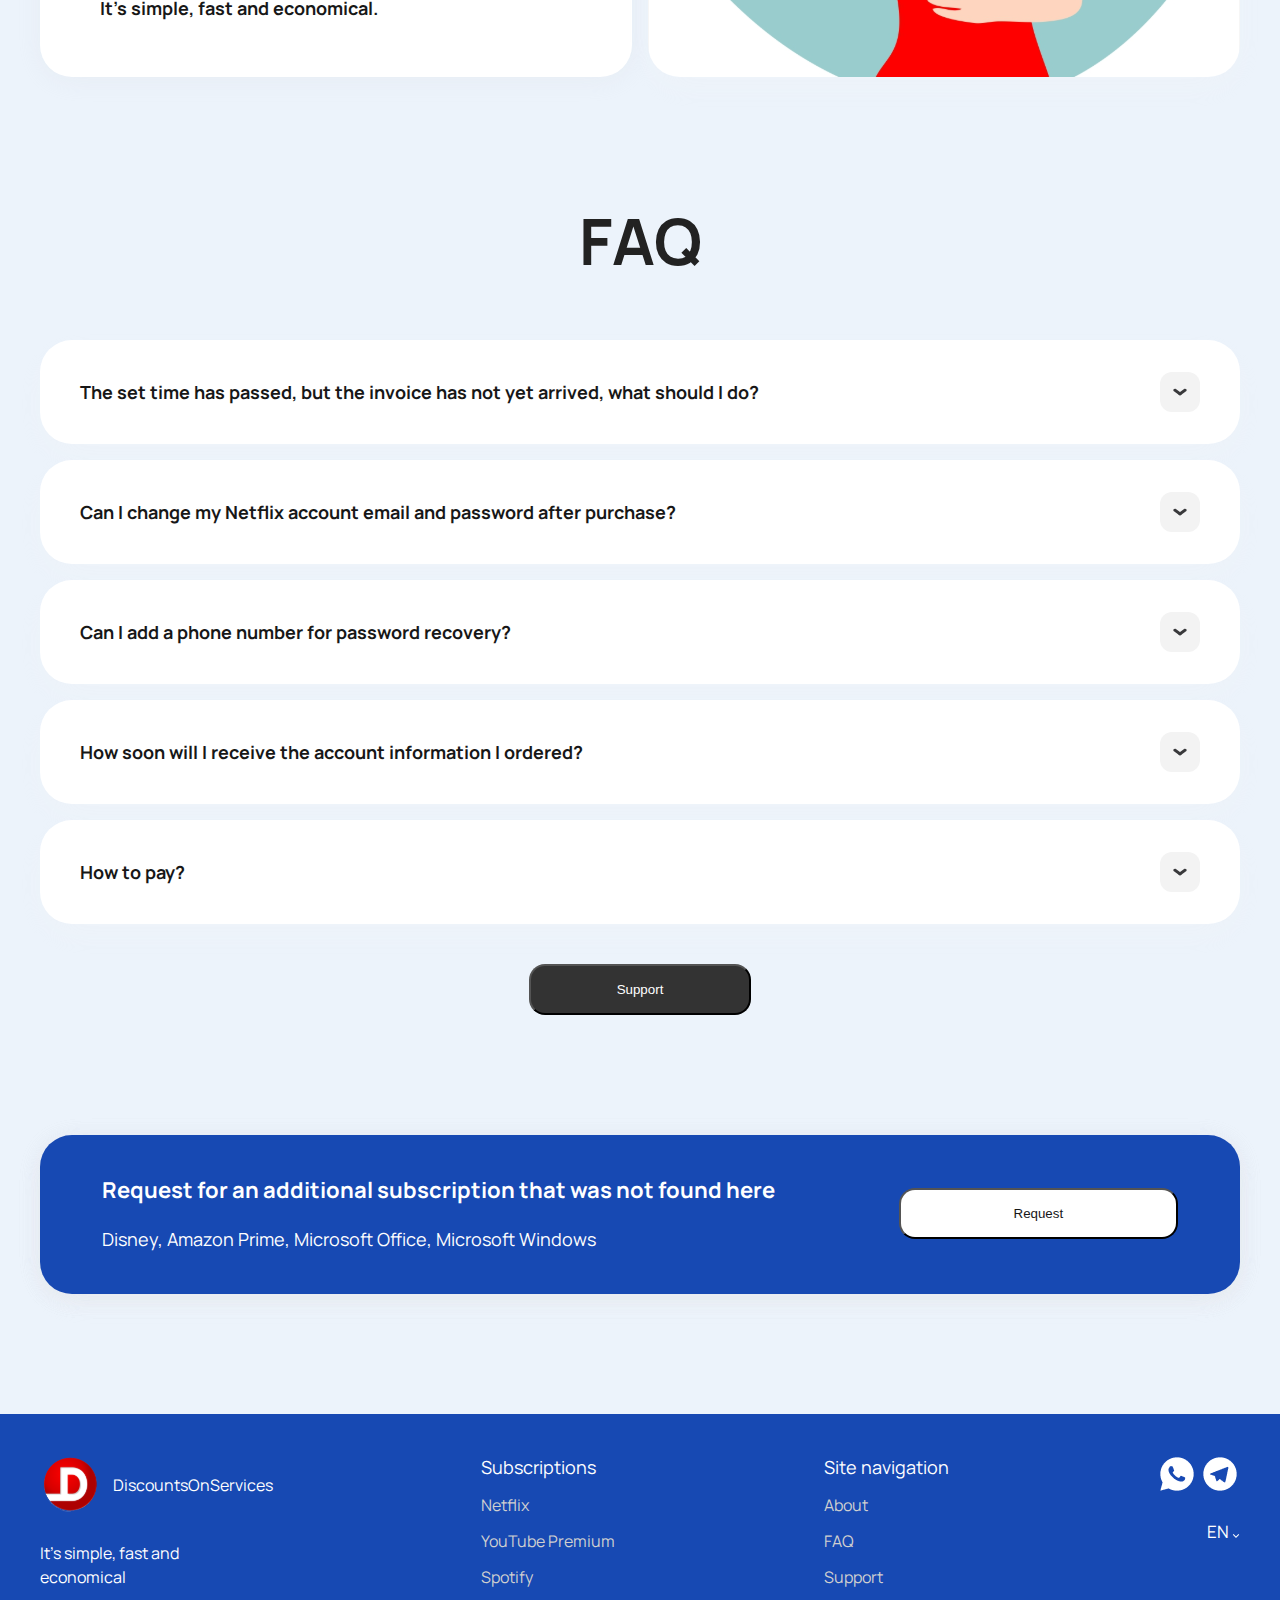
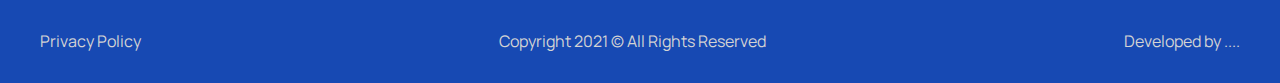
==== commit 5436c4b2: "media+js" ====
--- a/index.html
+++ b/index.html
@@ -32,22 +32,24 @@
                   </div>
                </a>
                   <nav class="menu__body">
-                     <ul class="menu__list">
-                           <li class="menu__item with__submenu"><a data-goto="Направить экран к описанию" href="menu__link">Subscriptions</a>
-                              <a href="#" class="menu__item-link" data-scroll>
-                                 <img src="./header_img/arrow.svg" alt="" class="submenu__arrow">
-                              </a>
-                              <ul class="submenu">
-                                 <li class="submenu__item"><a href="#" class="submenu__link">Netflix</a></li>
-                                 <li class="submenu__item"><a href="#" class="submenu__link">YouTube Premium</a></li>
-                                 <li class="submenu__item"><a href="#" class="submenu__link">Spotify</a></li>
-                              </ul>
-                           </li>
-                           <li><a data-goto="Направить экран к описанию" href="/menu__link.html">FAQ</a></li>
-                           <li><a data-goto="Направить экран к описанию" href="/menu__link.html">Support</a></li>
-                           <li><a data-goto="Направить экран к описанию" href="/menu__link.html">About</a></li>
+                     <ul class="menu__list" id="menu">
+                        <li class="menu__item with__submenu"><a data-goto="Направить экран к описанию" href="menu__link">Subscriptions</a>
+                           <a href="#" class="menu__item-link" data-scroll>
+                              <img src="./header_img/arrow.svg" alt="" class="submenu__arrow">
+                           </a>
+                           <ul class="submenu" id="menu">
+                              <li class="submenu__item"><a href="#" class="submenu__link">Netflix</a></li>
+                              <li class="submenu__item"><a href="#" class="submenu__link">YouTube Premium</a></li>
+                              <li class="submenu__item"><a href="#" class="submenu__link">Spotify</a></li>
+                           </ul>
+                        </li>
+                        <li id="home"><a href="/menu__link.html">Home</a></li>
+                        <li><a href="/menu__link.html">FAQ</a></li>
+                        <li><a href="/menu__link.html">Support</a></li>
+                        <li><a href="/menu__link.html">About</a></li>
                      </ul>
                   </nav>
+               <div class="popup" id="popup"></div>   
                <div class="icon__messengers">
                   <img a href="tel" img src="./header_img/tel.svg" alt="phone">
                   <img a data-goto="https://desktop.telegram.org/?setln=ru" href="phone" src="./header_img/teleg.svg" alt="telegram">
@@ -65,8 +67,13 @@
                   </li>
                </div>
                <div class="btn_login">
-                  <a href="btn" class="btn_text">Log in</a>
-               </div>
+                  <a href="btn" class="btn_log">Log in</a>
+                  <a href="btn" class="btn_sig">Sign up</a>
+               </div>
+               <div class="hamb__field" id="hamb">
+                  <img src="./header_img/gamburger.png" width="18px" height="16px" alt="gamburger">
+               </div>
+            </div>
          </div>
       </div>      
    </header>
@@ -103,7 +110,7 @@
                               <a href="https://www.google.com/search?q=netflix&tbm=isch&source=iu&ictx=1&vet=1&fir=GuCWfA6SqEMrTM%252CKS-nzTnc8HxGQM%252C%252Fm%252F017rf_&usg=AI4_-kQumLNY7jmnaULgpYyNSRBHDUV-Jw&sa=X&ved=2ahUKEwj-4LOI-r34AhUGjosKHboBBIMQ_B16BAhEEAI&biw=2133&bih=1041&dpr=0.9#imgrc=GuCWfA6SqEMrTM" class="btn__pressing">Learn more</a>
                         </div>
                      </div>
-                     <img src="./subscriptio_img/netflix.svg"  alt="img" width="588px" height="342px">
+                     <img id="whole__block" src="./subscriptio_img/netflix.svg"  alt="img" width="588px" height="342px">
                      </div>
                   </div>
                      <div class="product__subscription">
@@ -114,8 +121,8 @@
                               <div class="btn__subscription">
                                  <a href="https://www.google.com/search?q=netflix&tbm=isch&source=iu&ictx=1&vet=1&fir=GuCWfA6SqEMrTM%252CKS-nzTnc8HxGQM%252C%252Fm%252F017rf_&usg=AI4_-kQumLNY7jmnaULgpYyNSRBHDUV-Jw&sa=X&ved=2ahUKEwj-4LOI-r34AhUGjosKHboBBIMQ_B16BAhEEAI&biw=2133&bih=1041&dpr=0.9#imgrc=GuCWfA6SqEMrTM" class="btn__pressing">Learn more</a>
                               </div>
-                        </div>
-                        <img src="./subscriptio_img/sportify.svg" alt="img" width="588px" height="342px">
+                           </div>
+                           <img id="whole__block" src="./subscriptio_img/sportify.svg" alt="img" width="588px" height="342px">
                         </div>
                      </div>
                         <div class="product__subscription">
@@ -127,12 +134,13 @@
                                     <a href="https://www.youtube.com/" class="btn__pressing">Learn more</a>
                                  </div>
                               </div>
-                                 <img class="img_youtube" src="./subscriptio_img/youtube.svg" alt="img" width="588px" height="342px">
-                                 </div>
+                              <img class="img_youtube." id="whole__block" src="./subscriptio_img/youtube.svg" alt="img" width="588px" height="342px">
                               </div>
+                           </div>
                         </div>
                      </div>
                   </div>
+               </div>
             </div>
          </div>         
       </section>
@@ -144,23 +152,23 @@
                   <div class="wrap__how_it_works">
                      <div class="content__how_it_works">
                         <h3>Step 1</h3>
-                        <p>Enter your account information</p>
-                     </div>
-                     <img src="./how_it_works_img/step1.png" alt="img" width="185px" height="185px">
+                        <p>Enter your account<br>information</p>
+                     </div>
+                     <img class="img__block" src="./how_it_works_img/step1.png" alt="img" width="185px" height="185px">
                      </div>
                   <div class="wrap__how_it_works">
                      <div class="content__how_it_works">
                         <h3>Step 2</h3>
-                        <p>Select the desired subscription and plan</p>
-                     </div>
-                     <img src="./how_it_works_img/step2.png" alt="img" width="185px" height="185px">
+                        <p>Select the desired<br>subscription and plan</p>
+                     </div>
+                     <img class="img__block" src="./how_it_works_img/step2.png" alt="img" width="185px" height="185px">
                      </div>
                   <div class="wrap__how_it_works">
                      <div class="content__how_it_works">
                         <h3 class="step">Step 3</h3>
                         <p>Pay your bill<br>with PayPal</p>
                      </div>
-                     <img src="./how_it_works_img/step3.png" alt="img" width="185px" height="185px">
+                     <img class="img__block" src="./how_it_works_img/step3.png" alt="img" width="185px" height="185px">
                      </div>
                   </div>
                <div class="invite_friends_how_it_works">
--- a/css/style.css
+++ b/css/style.css
@@ -1,29 +1,67 @@
 html{
-    height: 100%;
+  height: 100%;
 }
 body{
-    font-family: 'Manrope', sans-serif;
-    display: flex;
-    height: 100%;
-    flex-direction: column;
+  font-family: 'Manrope', sans-serif;
+  display: flex;
+  height: 100%;
+  flex-direction: column;
 }
 header{
-    flex: 0 0 auto;
+  flex: 0 0 auto;
  }
 .main{
-    flex: 1 0 auto;
+  flex: 1 0 auto;
  }
  footer{
-    flex: 0 0 auto;
+  flex: 0 0 auto;
  }
 *{
-    padding: 0;
-    margin: 0 0;
-    box-sizing: border-box;
+  padding: 0;
+  margin: 0 0;
+  box-sizing: border-box;
 }
 .container{
+  width: 1200px;
+  height: 100%;
+  color: #222222;
+  margin: 0 auto;
+}
+@media screen and (max-width: 1440px){
+  section, .main, .header, footer, menu {
+    width: 100% !important;
+}
+  .container{
     width: 1200px;
-    height: 100%;
-    color: #222222;
-    margin: 0 auto;
+  }
 }
+@media screen and (max-width: 1200px){
+  body.noscroll {
+    overflow: hidden;
+  }
+  section, .main, .header, footer, menu {
+    width: 100% !important;
+  }
+  .container{
+    width: 960px;
+  }
+}
+@media screen and (max-width: 960px){
+  .container{
+    width: 720px;
+  }
+}
+@media screen and (max-width: 720px){
+  .main-map {
+    width: 100% !important;
+  }
+  .container{
+    width: 480px;
+  }
+}
+@media screen and (max-width: 480px){
+  .container{
+    width: 320px;
+    padding: 0 15px;
+  }
+}
--- a/css/header.css
+++ b/css/header.css
@@ -14,6 +14,10 @@
     font-size: 1rem;
     line-height: 20px;
     margin-left: 8px;
+    color: #171717;
+}
+.header__logo span{
+    text-decoration: none !important;
 }
 .menu__list { 
     display: flex;
@@ -38,6 +42,9 @@
 }
 .submenu__arrow{
     cursor: pointer;
+}
+#home{
+    display: none;
 }
 .with__submenu{
     position: relative; 
@@ -118,18 +125,76 @@
     color: #171717;
     padding-top: 27px;
 }
+.popup {
+    display: none;
+  }
 .btn_login{
     background-color: #1749B3;
     border-radius: 12px;
-    padding: 9px 41px; 
+    padding: 9px 41px;
 }
 .btn_login:hover{
     opacity: 0.9;
     color: #dc0000;
 }
-.btn_text{
+.btn_log{
     color: #fff;
     text-align: center;
     text-decoration: none;
     transition: opacity 0,3s ease;
-}+}
+.btn_sig{
+    display: none;
+}
+.hamb__field{
+    display: none;
+}
+a{
+    text-decoration: none;
+}
+/* media_-_ */
+
+@media screen and (max-width: 1200px){
+    .menu__body {
+        display: none;
+    }
+    .icon__messengers{
+        display: none;
+    }
+    .english__menu{
+        display: none;
+    }
+    .menu {
+        display: none;
+    }
+    .btn_login{
+        display: none;
+    }
+    .hamb__field{
+        display: block;
+        transition: 0.2s;
+    }
+    .popup {
+        position: fixed;
+        top: 75px;
+        left: -100%;
+        width: 100%;
+        height: 100%;
+
+        background-color: #ECF3FB;
+        z-index: 100;
+        display: flex;
+        transition: 0.3s;
+        overflow-y: hidden;
+      }
+    .popup.open{
+        left: 0;
+    }
+    .with__submenu{
+        display: none;
+    }
+    #home{
+        display: block;
+    }
+}
+    --- a/css/main.css
+++ b/css/main.css
@@ -54,4 +54,37 @@
 }
 .netflix__menu img{
     border-radius: 32px;
+}
+@media screen and (max-width: 1200px){
+    .main{
+        height: 498px;
+    }
+    .netflix{
+        padding-top: 52px;
+    }
+    .benefits_menu {
+        width: 52%;
+        height: 30%;
+        padding-left: 49px;
+        padding-bottom: 24px;
+    }
+    .netflix__menu img {
+        width: 464px;
+        height: 359px;
+    }
+    .benefits_menu h2 {
+        width: 64%;
+        font-weight: 700;
+        font-size: 28px;
+        line-height: 42px;
+        padding-top: 20px;
+    }
+    .benefits_menu p {
+        width: 60%;
+    }
+    .btn_start {
+        width: 49%;        
+        border-radius: 16px;
+        padding: 14px 62px;
+    }
 }--- a/css/subscriptio.css
+++ b/css/subscriptio.css
@@ -1,6 +1,7 @@
 .subscription{
     width: 100%;
     background-color:  #ECF3FB;
+    padding-bottom: 16px;
 }
 .header__subscription{
     display: flex;
@@ -65,4 +66,30 @@
 .img_youtube{
     background: #E1DCEB;
     border-radius: 32px;
+}
+@media screen and (max-width: 1200px){
+    .subscription {
+        padding-bottom: 100px;
+    }
+    .product__subscription {
+        width: 100%;
+        height: 289px;
+    }
+    #whole__block{
+        width: 495px;
+        position: relative;
+        top: -26px;
+    }
+    .btn__subscription {
+        width: 135px;
+        padding: 20px 18px 20px 18px;
+        border-radius: 12px;
+    }
+    .content__subscription{
+        padding: 20px 0px 10px 50px;
+    }
+    .content__subscription p {
+        font-size: 16px;
+        padding-bottom: 31px;
+    }
 }--- a/css/how_it_works.css
+++ b/css/how_it_works.css
@@ -125,4 +125,27 @@
 .discounts_on::after{
     content: url(../how_it_works_img/discounts.png);
     margin-left: 11px;
+}
+@media screen and (max-width: 1200px){
+    .wrap__how_it_works {
+        height: 201px;
+    }
+    .content__how_it_works {
+        padding: 48px 0px 0px 20px;
+    }
+    .content__how_it_works h3 {
+        width: 65%;
+    }
+    .img__block{
+        width: 120px;
+        height: 120px;
+    }
+    .spenser_selover h3 {
+        width: 69%;  
+    }
+    .spenser_selover p {
+    width: 165%;
+    padding-top: 18px;
+    padding-left: 44px;
+    }
 }--- a/css/about__us.css
+++ b/css/about__us.css
@@ -50,3 +50,8 @@
     box-shadow: 0px 12px 28px rgba(244, 245, 245, 0.2);
     border-radius: 32px;
 }
+@media screen and (max-width: 1200px){
+    .main__content__about_us {
+        padding: 28px;
+    }
+}
--- a/css/faq.css
+++ b/css/faq.css
@@ -104,4 +104,10 @@
 .btn__request:hover{
     opacity: 0.9;
     color: #1749B3;
+}
+@media screen and (max-width: 1200px){
+.faq__request__content h4 {
+    font-weight: 700;
+    font-size: 17px;
+    }
 }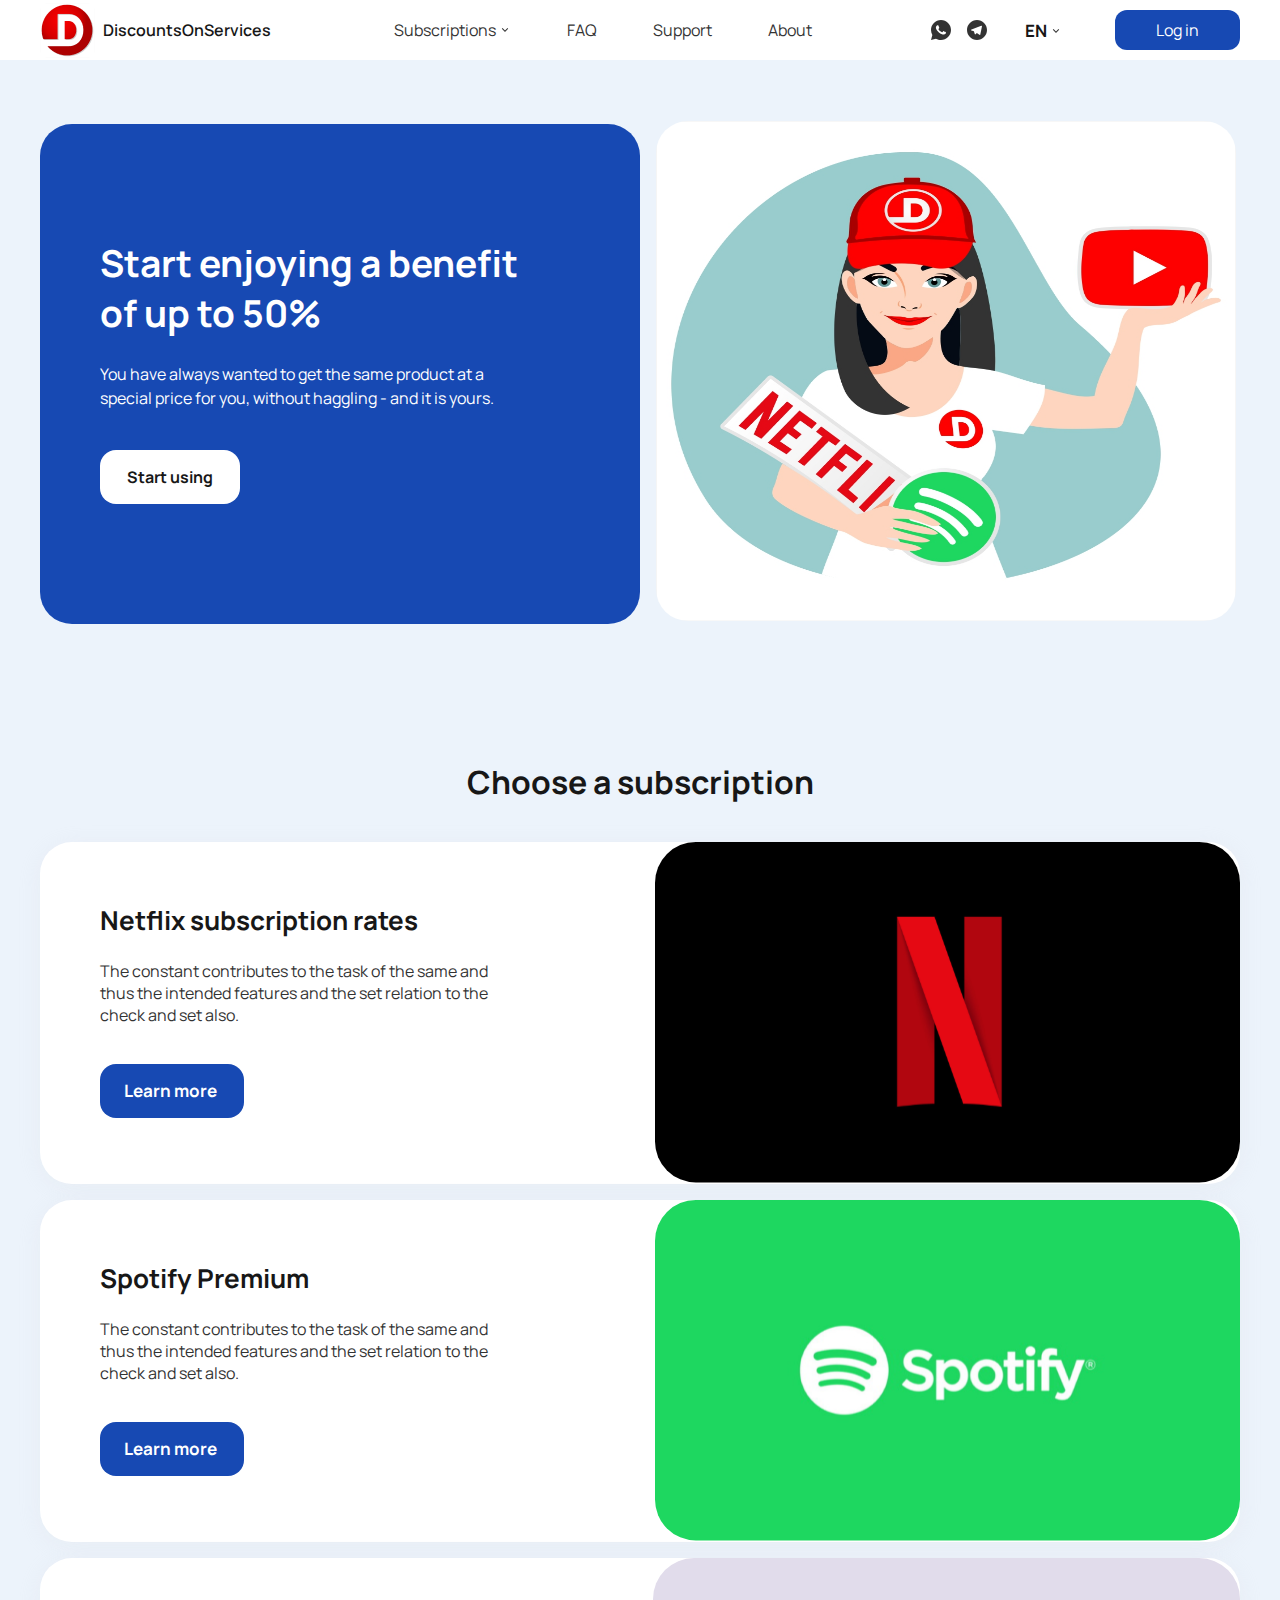
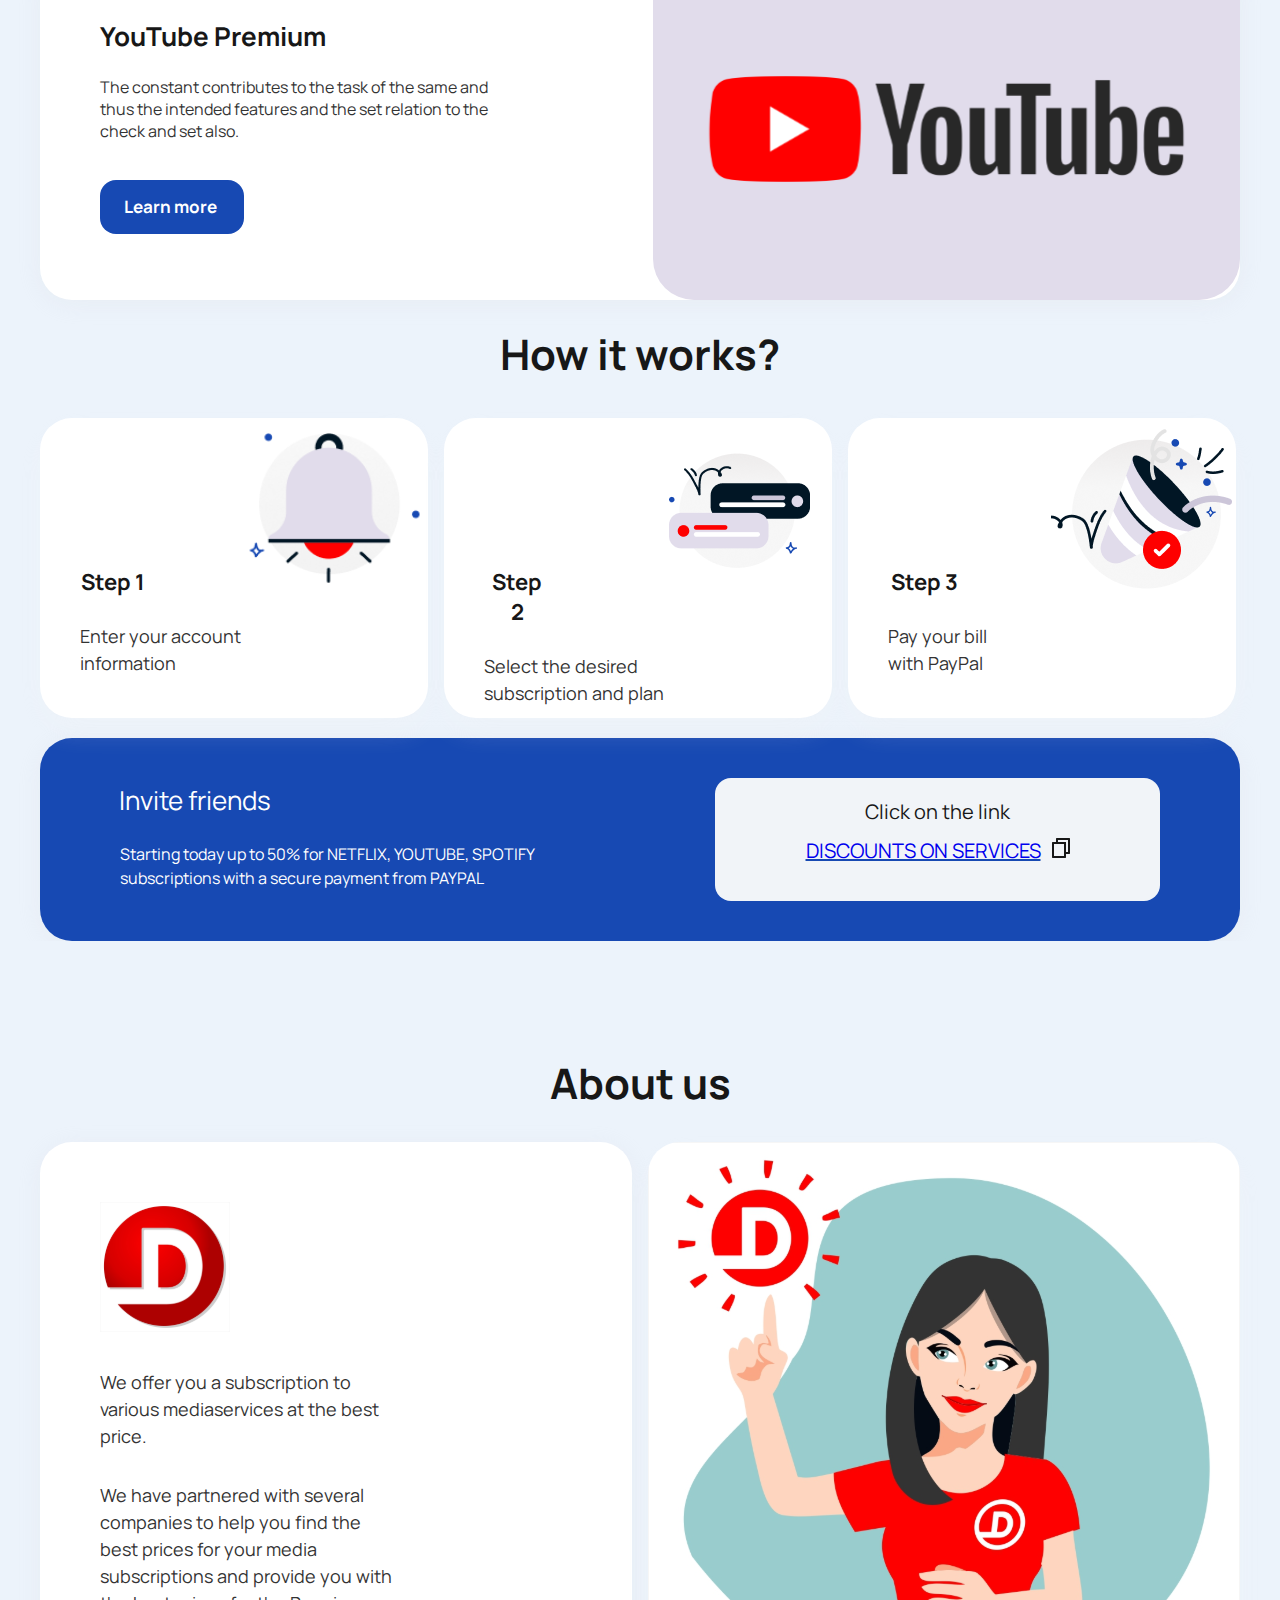
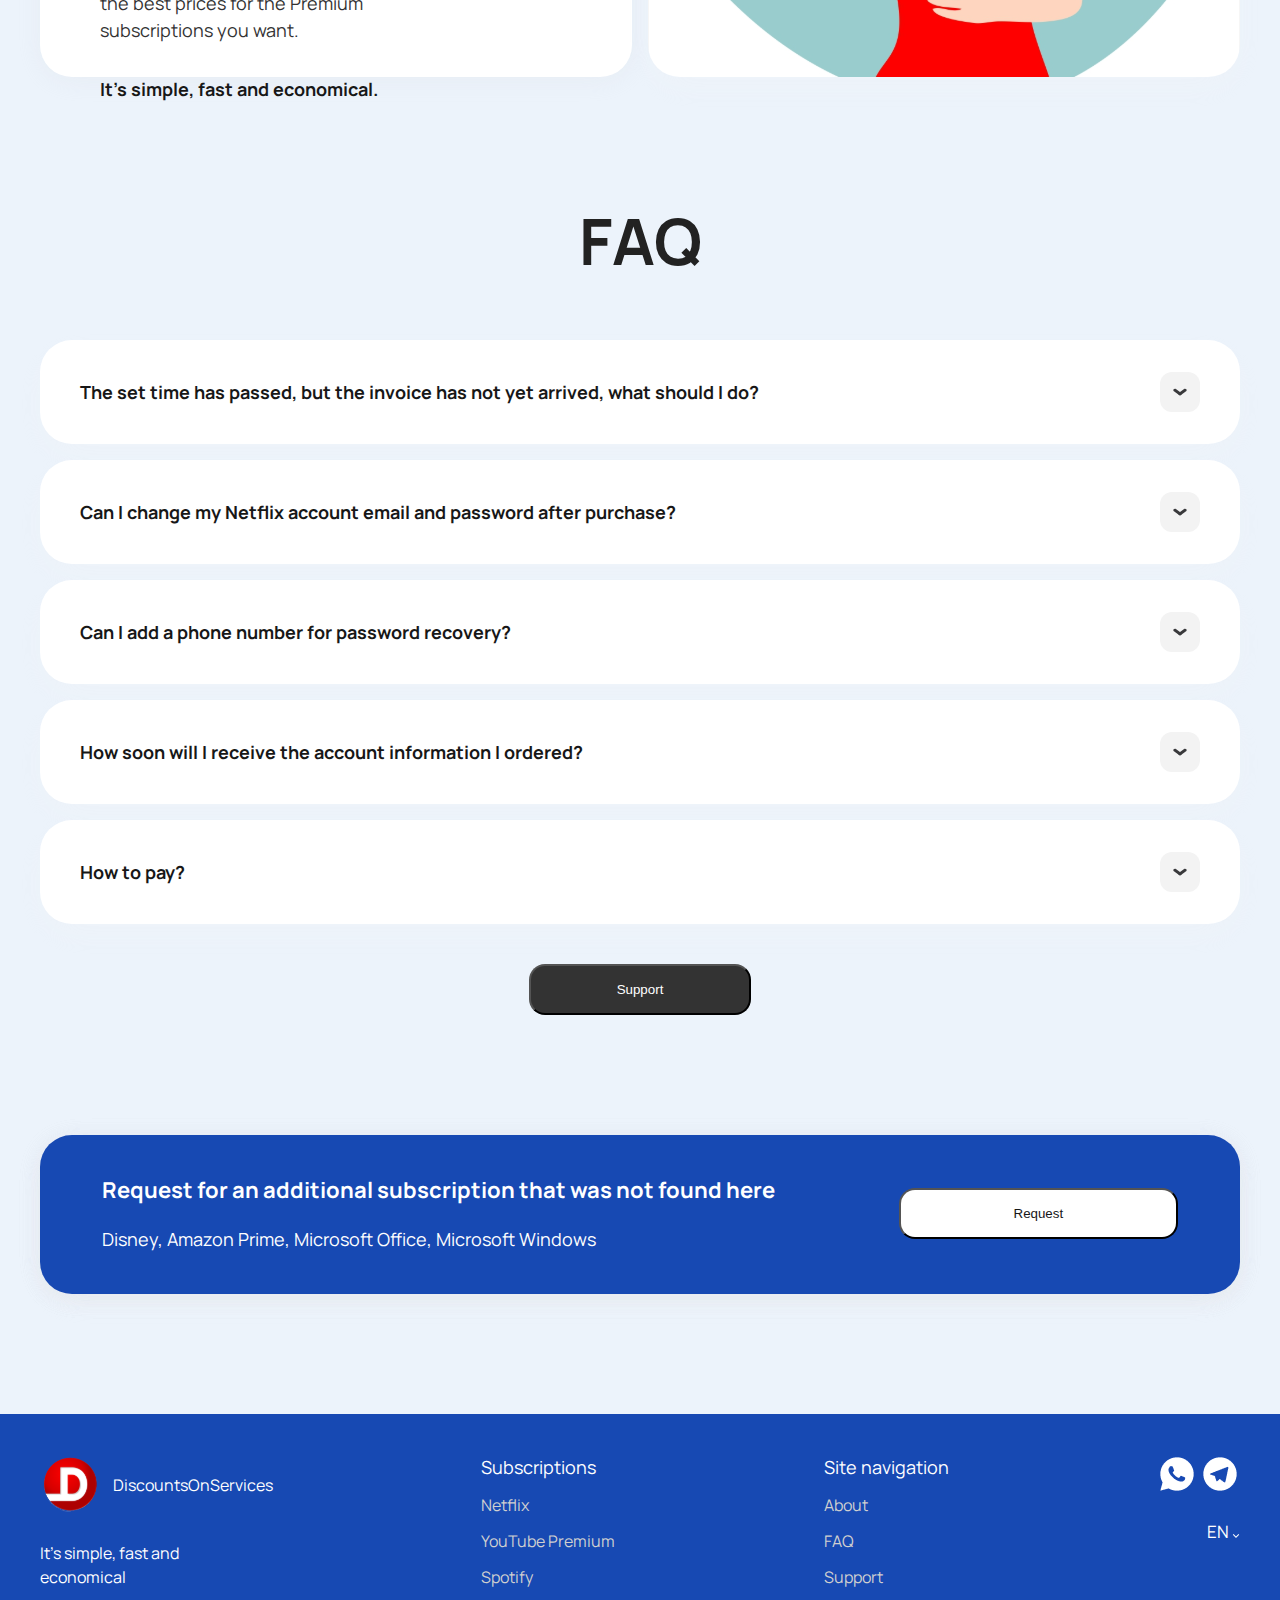
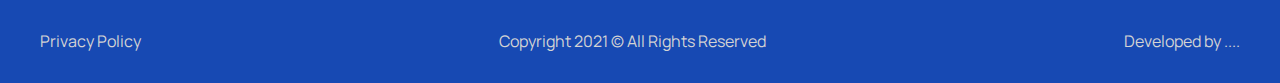
==== commit 263b140c: "media" ====
--- a/index.html
+++ b/index.html
@@ -198,8 +198,8 @@
                <div class="description__about_us">
                   <div class="main__content__about_us">
                   <img src="./about_us_img/logo.svg" alt="img_about">
-                     <p>We offer you a subscription to various media<br>services at the best price.</p>
-                     <p>We have partnered with several companies to help<br>you find the best prices for your media<br>subscriptions and provide you with the best prices<br>for the Premium subscriptions you want.</p>
+                     <p>We offer you a subscription to<br>various mediaservices at the best<br>price.</p>
+                     <p>We have partnered with several<br>companies to help you find the<br>best prices for your media<br>subscriptions and provide you with<br>the best prices for the Premium<br>subscriptions you want.</p>
                      <p class="underlining">It's simple, fast and economical.</p>
                   </div>
                </div>
--- a/css/style.css
+++ b/css/style.css
@@ -46,9 +46,9 @@
     width: 960px;
   }
 }
-@media screen and (max-width: 960px){
+@media screen and (max-width: 960px ){
   .container{
-    width: 720px;
+    width: 688px !important;
   }
 }
 @media screen and (max-width: 720px){
--- a/css/main.css
+++ b/css/main.css
@@ -87,4 +87,36 @@
         border-radius: 16px;
         padding: 14px 62px;
     }
+}
+@media screen and (max-width: 960px){
+    .benefits_menu {
+        width: 101%;
+        padding-left: 20px;
+        padding-bottom: 8px;
+    }
+    .netflix__menu img {
+        width: 344px;
+        height: 293px;
+    }
+    .benefits_menu{
+        width: 101%;
+        padding-left: 20px;
+        padding-bottom: 24px;
+    }
+    .benefits_menu h2 {
+        width: 92%;
+    font-size: 28px;
+    line-height: 39px;
+    padding-top: 17px;
+    }
+    .benefits_menu p {
+        width: 91%;
+        padding-top: 16px;
+    }
+    .btn_start {
+        width: 71%;
+    }
+    .btn_benefits {
+        font-size: 1.1rem;
+    }
 }--- a/css/subscriptio.css
+++ b/css/subscriptio.css
@@ -92,4 +92,41 @@
         font-size: 16px;
         padding-bottom: 31px;
     }
+}
+@media screen and (max-width: 960px){
+    .header__subscription h1 {
+        font-weight: 700;
+        font-size: 25px;
+        line-height: 35px;
+    }
+    .product__subscription {
+        width: 100%;
+        height: 199px;
+    }
+    #whole__block {
+        width: 346px;
+        position: relative;
+        top: -71px;
+    }
+    .content__subscription {
+        padding: 0px 45px 10px 32px;
+    }
+    .content__subscription h2 {
+        width: 267px;
+        font-size: 22px;
+        line-height: 30px;
+        padding-top: 49px;
+        padding-bottom: 24px;
+    }
+    .content__subscription p{
+        display: none;
+    }
+    .btn__pressing{
+        font-size: 15px;
+        line-height: 19px;
+    }
+    .btn__subscription {
+        width: 129px;
+        padding: 14px 24px 14px 24px;
+    }
 }--- a/css/how_it_works.css
+++ b/css/how_it_works.css
@@ -148,4 +148,61 @@
     padding-top: 18px;
     padding-left: 44px;
     }
+}
+@media screen and (max-width: 960px){
+    .header__how_it_works h1 {
+        padding-bottom: 33px;
+        font-size: 25px;
+        line-height: 35px;
+    }
+    .wrap__how_it_works {
+        height: 186px;
+    }
+    .wrap__how_it_works{
+        justify-content: none;
+    }
+    .img__block {
+        width: 81px;
+        height: 81px;
+        position: relative;
+        top: 30px;
+        right: 26px;
+    }
+    .content__how_it_works h3 {
+        width: 49%;
+    }
+    .content__how_it_works h3 {
+        font-size: 19px;
+        line-height: 26px;
+    }
+    .content__how_it_works p {
+        width: 162%;
+        font-size: 17px;
+        line-height: 25px;
+        padding-top: 39px;
+        padding-left: 0px;
+    }
+    .invite_friends_how_it_works {
+        width: 100%;
+        height: 210px;
+    }
+    .spenser_selover {
+        padding-top: 35px;
+    }
+    .spenser_selover h3 {
+        width: 102%;
+        font-size: 22px;
+        line-height: 30px;
+    }
+    .spenser_selover p {
+        width: 137%;
+        padding-left: 32px;
+    }
+    .window_click {
+        padding: -61px 33px 53px !important;
+    }
+    .click_link {
+        width: 336px;
+        height: 104px;
+    }
 }--- a/css/about__us.css
+++ b/css/about__us.css
@@ -55,3 +55,35 @@
         padding: 28px;
     }
 }
+@media screen and (max-width: 960px){
+    .heder__about__us h1 {
+        font-size: 25px;
+        line-height: 35px;
+    }
+    .description__about_us {
+        height: 414px;
+    }
+    .main__content__about_us {
+        padding: 20px;
+    }
+    .main__content__about_us img{
+        width: 60px;
+        height: 60px;
+    }
+    .main__content__about_us p {
+        font-weight: 400;
+        font-size: 17px;
+        line-height: 25px;
+        color: #333333;
+        padding-top: 20px;
+    }
+    .main__content__about_us .underlining {
+        font-size: 17px;
+        line-height: 25px;
+    }
+    .main__img{
+        width: 341px;
+        height: 412px;
+    }
+    
+}
--- a/css/faq.css
+++ b/css/faq.css
@@ -110,4 +110,55 @@
     font-weight: 700;
     font-size: 17px;
     }
+}
+@media screen and (max-width: 960px ){
+    .header__faq {
+        font-size: 25px;
+        padding-bottom: 32px;
+    }
+    .content__faq {
+        width: 100%;
+        height: 92px;
+        border-radius: 24px;
+    }
+    .content__faq p {
+        width: 67%;
+        font-size: 17px;
+        line-height: 25px;
+        margin-left: 20px;
+    }
+    .content__faq img {
+        margin-right: 20px;
+    }
+    .faq__footer {
+        padding-top: 100px;
+    }
+    .faq__window {
+        width: 100%;
+        height: 186px;
+        border-radius: 24px;
+    }
+    .faq__request__content {
+        margin-top: 32px;
+        margin-left: 32px;
+    }
+    .faq__request__content h4 {
+        width: 93%;
+        font-size: 19px;
+        line-height: 26px;
+    }
+    .faq__request__content p {
+        width: 83%;
+        font-size: 17px;
+        line-height: 25px;
+        padding-top: 16px;
+    }
+    .btn__faq__two {
+        padding: 69px 32px 69px;
+        margin: 0;
+    }
+    .btn__request {
+        border-radius: 12px;
+        padding: 13px 84px 13px 84px;    
+    }
 }--- a/css/footer.css
+++ b/css/footer.css
@@ -111,3 +111,6 @@
     opacity: 0.9;
     color: brown;
 }
+@media screen and (max-width: 960px ){
+    
+}
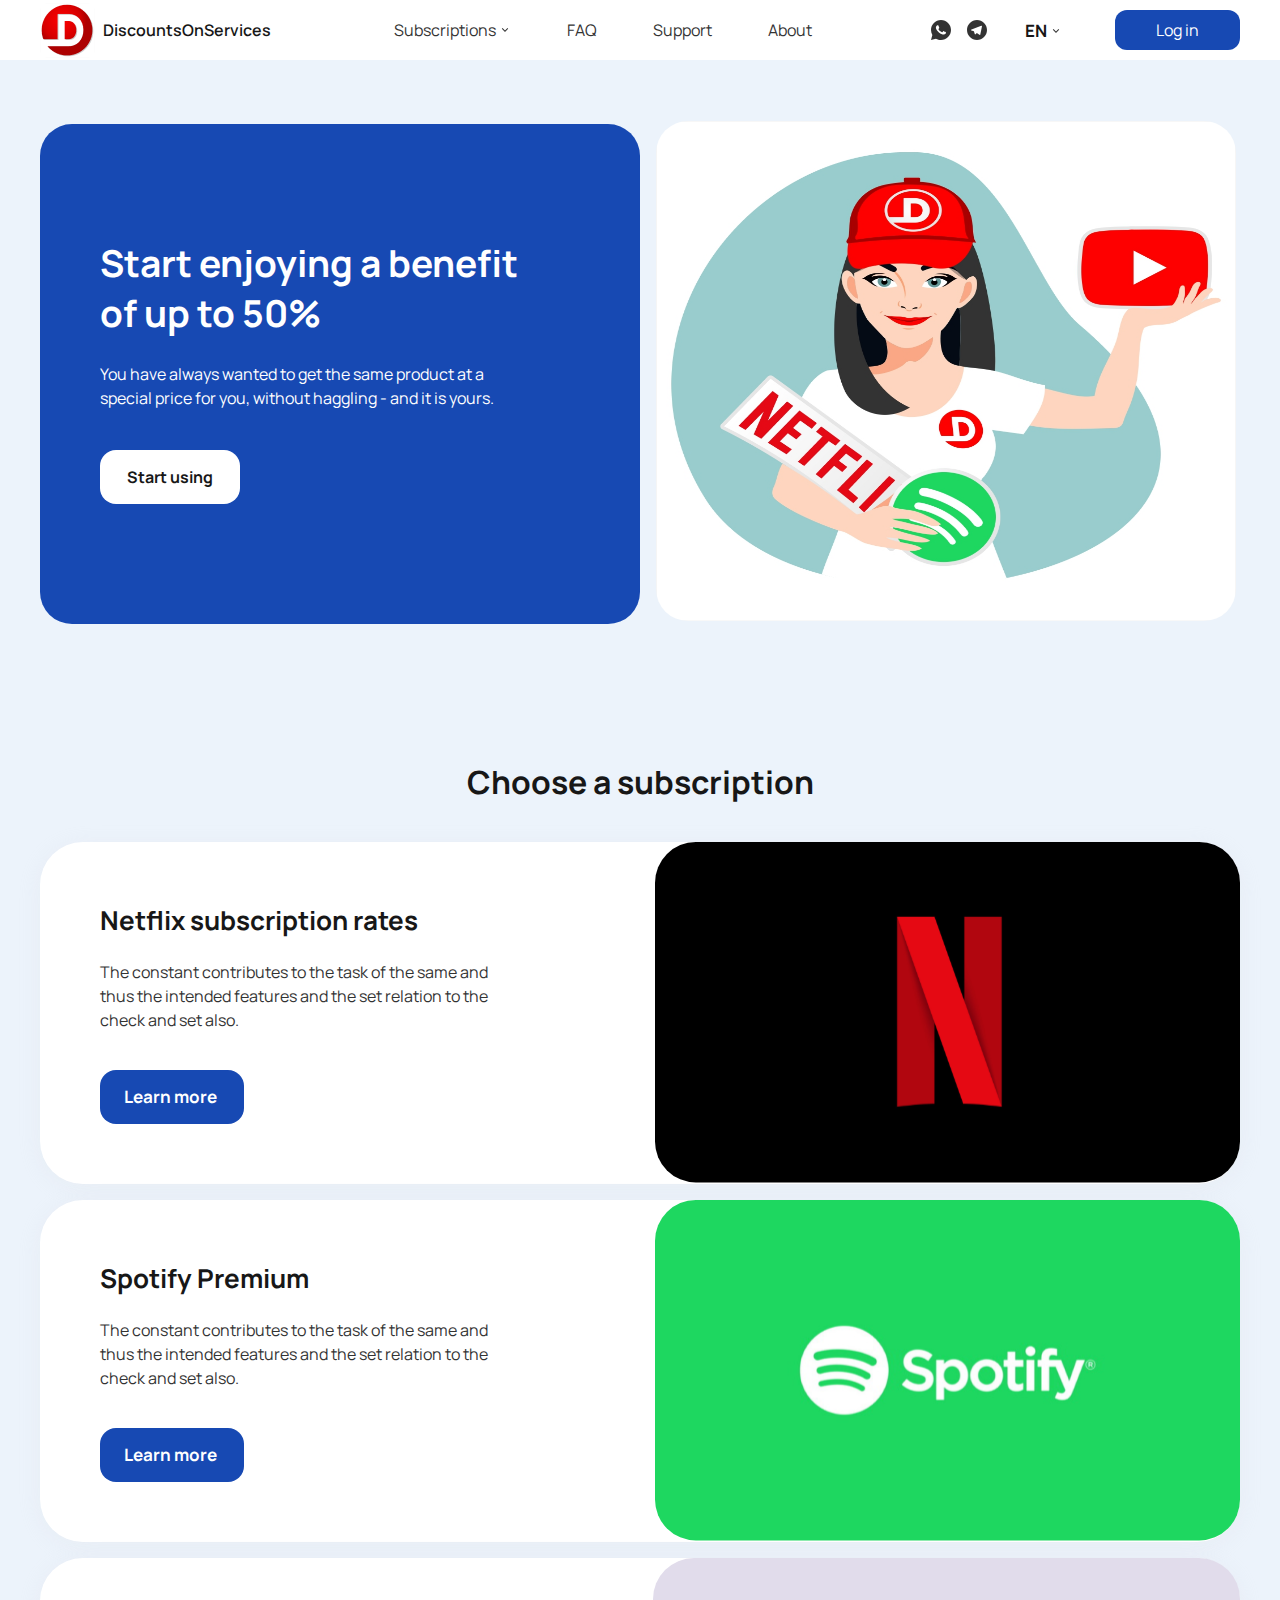
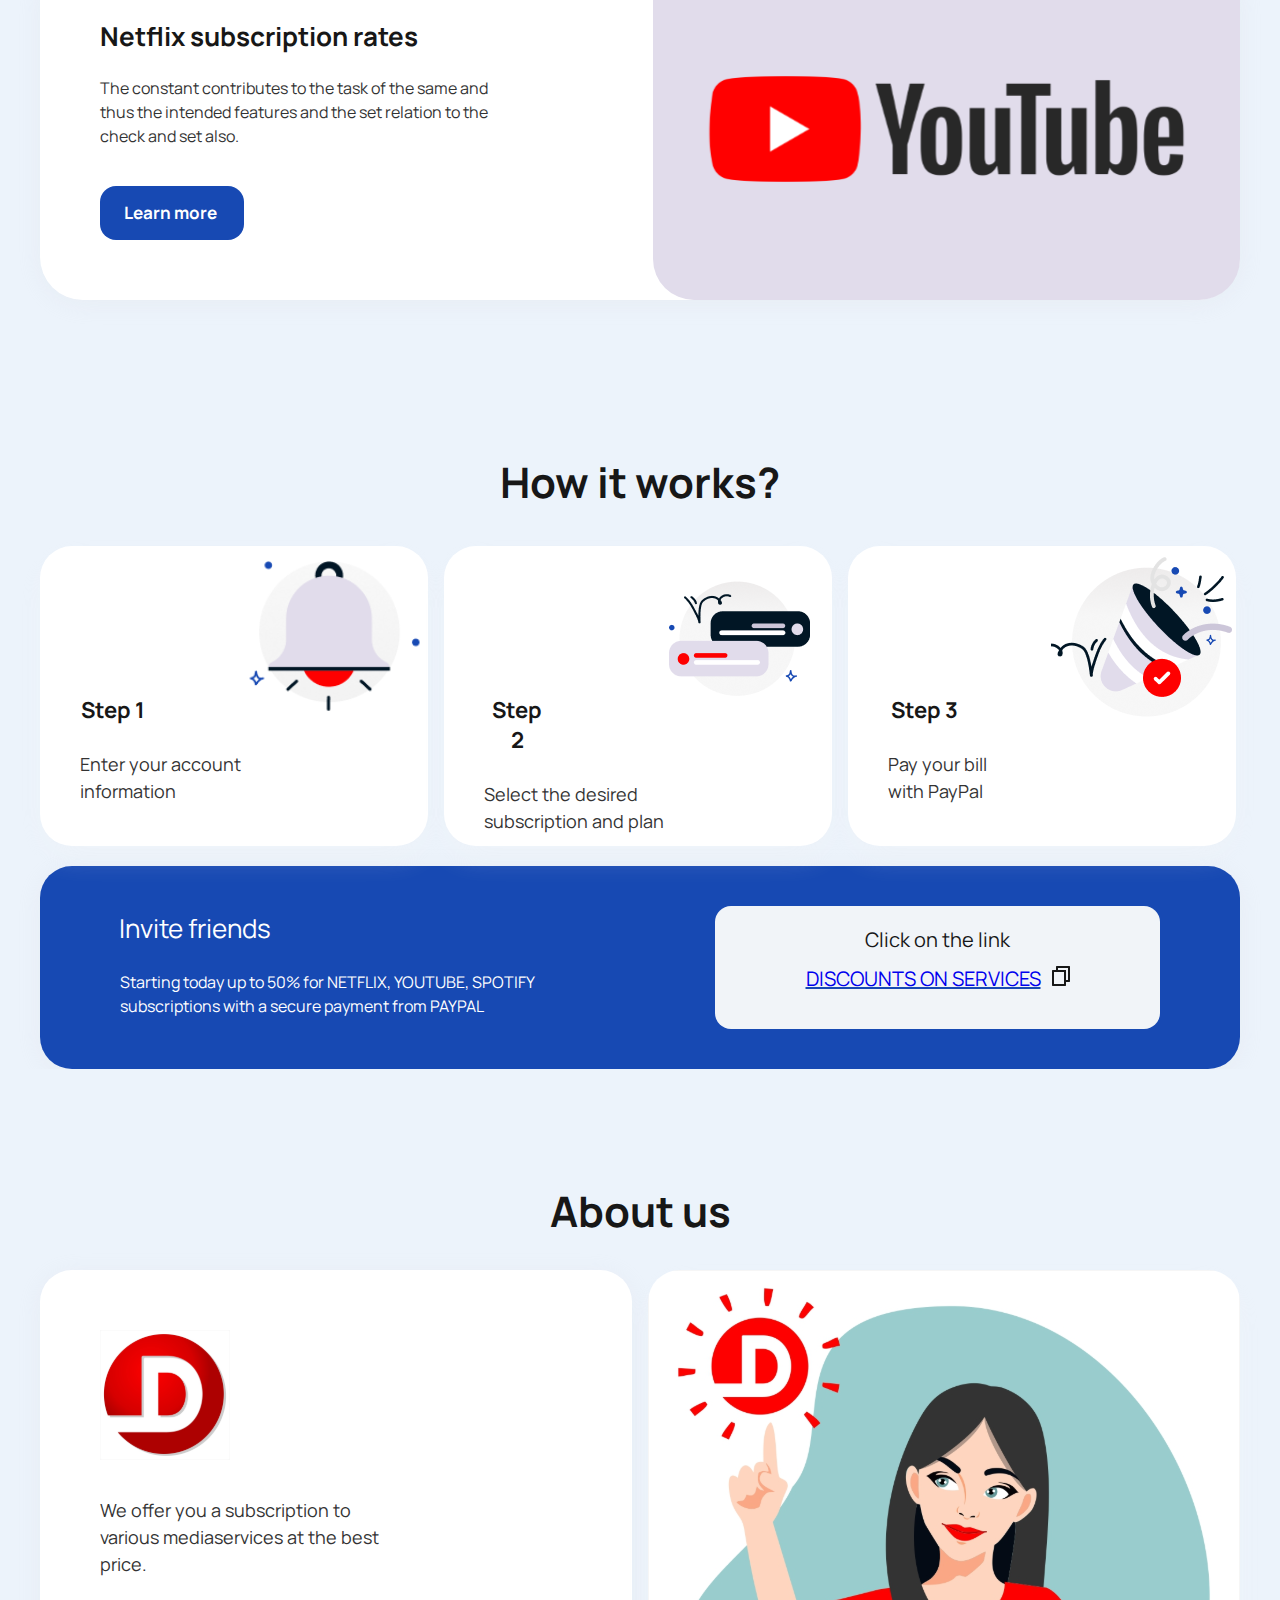
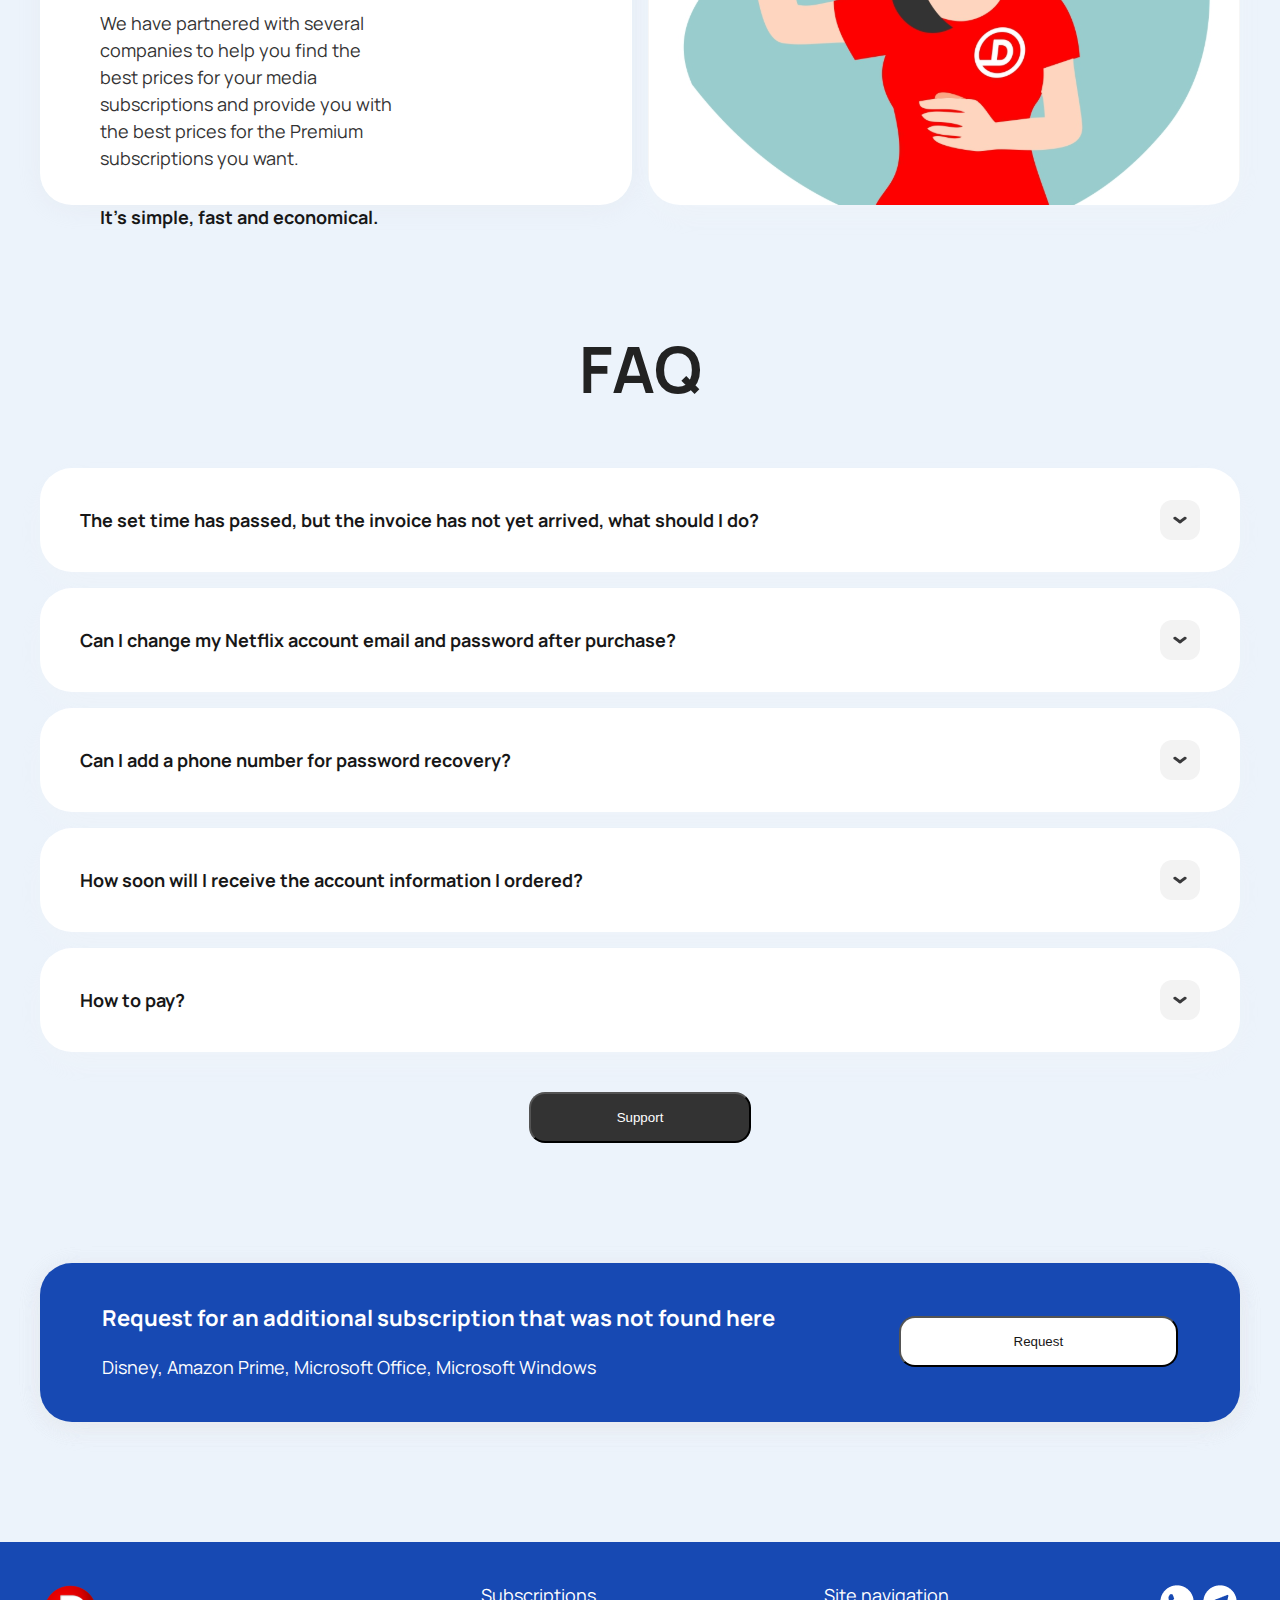
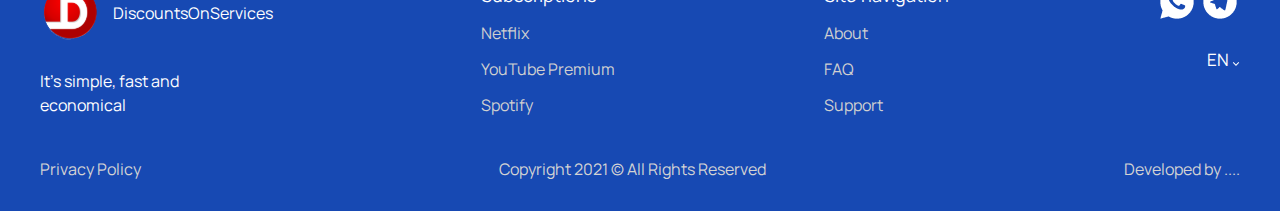
==== commit ab3cacfb: "html+css/media" ====
--- a/index.html
+++ b/index.html
@@ -96,53 +96,42 @@
       </div>
       <section class="subscription">
          <div class="container">
-            <div class="menu__subscription">
-                  <div class="header__subscription">
-                     <h1>Choose a subscription</h1>
-                  </div>
-            </div>
-                  <div class="product__subscription">
-                     <div class="wrap__subscription">
-                        <div class="content__subscription">
-                              <h2>Netflix subscription rates</h2>
-                              <p>The constant contributes to the task of the same and thus the intended features and the set relation to the check and set also.</p>
-                        <div class="btn__subscription">
-                              <a href="https://www.google.com/search?q=netflix&tbm=isch&source=iu&ictx=1&vet=1&fir=GuCWfA6SqEMrTM%252CKS-nzTnc8HxGQM%252C%252Fm%252F017rf_&usg=AI4_-kQumLNY7jmnaULgpYyNSRBHDUV-Jw&sa=X&ved=2ahUKEwj-4LOI-r34AhUGjosKHboBBIMQ_B16BAhEEAI&biw=2133&bih=1041&dpr=0.9#imgrc=GuCWfA6SqEMrTM" class="btn__pressing">Learn more</a>
-                        </div>
-                     </div>
-                     <img id="whole__block" src="./subscriptio_img/netflix.svg"  alt="img" width="588px" height="342px">
-                     </div>
-                  </div>
-                     <div class="product__subscription">
-                        <div class="wrap__subscription">
-                              <div class="content__subscription">
-                                 <h2>Spotify Premium</h2>
-                                 <p>The constant contributes to the task of the same and thus the intended features and the set relation to the check and set also.</p>
-                              <div class="btn__subscription">
-                                 <a href="https://www.google.com/search?q=netflix&tbm=isch&source=iu&ictx=1&vet=1&fir=GuCWfA6SqEMrTM%252CKS-nzTnc8HxGQM%252C%252Fm%252F017rf_&usg=AI4_-kQumLNY7jmnaULgpYyNSRBHDUV-Jw&sa=X&ved=2ahUKEwj-4LOI-r34AhUGjosKHboBBIMQ_B16BAhEEAI&biw=2133&bih=1041&dpr=0.9#imgrc=GuCWfA6SqEMrTM" class="btn__pressing">Learn more</a>
-                              </div>
-                           </div>
-                           <img id="whole__block" src="./subscriptio_img/sportify.svg" alt="img" width="588px" height="342px">
-                        </div>
-                     </div>
-                        <div class="product__subscription">
-                              <div class="wrap__subscription">
-                                 <div class="content__subscription">
-                                    <h2>YouTube Premium </h2>
-                                    <p>The constant contributes to the task of the same and thus the intended features and the set relation to the check and set also.</p>
-                                 <div class="btn__subscription">
-                                    <a href="https://www.youtube.com/" class="btn__pressing">Learn more</a>
-                                 </div>
-                              </div>
-                              <img class="img_youtube." id="whole__block" src="./subscriptio_img/youtube.svg" alt="img" width="588px" height="342px">
-                              </div>
-                           </div>
-                        </div>
-                     </div>
-                  </div>
-               </div>
-            </div>
-         </div>         
+            <div class="header__subscription">
+               <h1>Choose a subscription</h1>
+            </div>
+            <div class="product__subscription">   
+               <div class="wrap__subscription col1">
+                  <div class="content__subscription">
+                     <h2>Netflix subscription rates</h2>
+                     <p>The constant contributes to the task of the same and thus the intended features and the set relation to the check and set also.</p>
+                  <div class="btn__subscription">
+                     <a href="https://www.google.com/search?q=netflix&tbm=isch&source=iu&ictx=1&vet=1&fir=GuCWfA6SqEMrTM%252CKS-nzTnc8HxGQM%252C%252Fm%252F017rf_&usg=AI4_-kQumLNY7jmnaULgpYyNSRBHDUV-Jw&sa=X&ved=2ahUKEwj-4LOI-r34AhUGjosKHboBBIMQ_B16BAhEEAI&biw=2133&bih=1041&dpr=0.9#imgrc=GuCWfA6SqEMrTM" class="btn__pressing">Learn more</a>
+                  </div>
+               </div>
+               <img class="col2" id="whole__block" src="./subscriptio_img/netflix.svg"  alt="img" width="588px" height="342px">
+               </div>
+               <div class="wrap__subscription col3">
+                  <div class="content__subscription">
+                     <h2>Spotify Premium</h2>
+                     <p>The constant contributes to the task of the same and thus the intended features and the set relation to the check and set also.</p>
+                  <div class="btn__subscription">
+                     <a href="https://www.google.com/search?q=netflix&tbm=isch&source=iu&ictx=1&vet=1&fir=GuCWfA6SqEMrTM%252CKS-nzTnc8HxGQM%252C%252Fm%252F017rf_&usg=AI4_-kQumLNY7jmnaULgpYyNSRBHDUV-Jw&sa=X&ved=2ahUKEwj-4LOI-r34AhUGjosKHboBBIMQ_B16BAhEEAI&biw=2133&bih=1041&dpr=0.9#imgrc=GuCWfA6SqEMrTM" class="btn__pressing">Learn more</a>
+                  </div>
+               </div>
+               <img class="col4" id="whole__block" src="./subscriptio_img/sportify.svg" alt="img" width="588px" height="342px">
+               </div>
+               <div class="wrap__subscription col5">
+                  <div class="content__subscription">
+                     <h2>Netflix subscription rates</h2>
+                     <p>The constant contributes to the task of the same and thus the intended features and the set relation to the check and set also.</p>
+                  <div class="btn__subscription">
+                     <a href="https://www.google.com/search?q=netflix&tbm=isch&source=iu&ictx=1&vet=1&fir=GuCWfA6SqEMrTM%252CKS-nzTnc8HxGQM%252C%252Fm%252F017rf_&usg=AI4_-kQumLNY7jmnaULgpYyNSRBHDUV-Jw&sa=X&ved=2ahUKEwj-4LOI-r34AhUGjosKHboBBIMQ_B16BAhEEAI&biw=2133&bih=1041&dpr=0.9#imgrc=GuCWfA6SqEMrTM" class="btn__pressing">Learn more</a>
+                  </div>
+               </div>
+               <img class="img_youtube. col6" id="whole__block" src="./subscriptio_img/youtube.svg" alt="img" width="588px" height="342px">
+               </div>
+            </div>
+         </div>
       </section>
       <section class="how_it_works">
          <div class="container">
--- a/css/style.css
+++ b/css/style.css
@@ -48,7 +48,7 @@
 }
 @media screen and (max-width: 960px ){
   .container{
-    width: 688px !important;
+    width: 688px ;
   }
 }
 @media screen and (max-width: 720px){
@@ -61,7 +61,6 @@
 }
 @media screen and (max-width: 480px){
   .container{
-    width: 320px;
-    padding: 0 15px;
+    width: 327px;
   }
 }
--- a/css/header.css
+++ b/css/header.css
@@ -197,4 +197,5 @@
         display: block;
     }
 }
+
     --- a/css/main.css
+++ b/css/main.css
@@ -119,4 +119,26 @@
     .btn_benefits {
         font-size: 1.1rem;
     }
+}
+@media screen and (max-width: 480px){
+    .main{
+        height: 728px;
+    }
+    .netflix { 
+        padding-top: 48px;
+        flex-wrap: wrap-reverse;
+    }
+    .netflix__menu img {
+        width: 327px;
+        height: 276px;
+    }
+    .benefits_menu h2 {
+        width: 83%;
+    }
+    .benefits_menu p {
+        width: 83%;
+    }
+    .btn_start {
+        width: 94%;
+    }
 }--- a/css/subscriptio.css
+++ b/css/subscriptio.css
@@ -1,7 +1,8 @@
 .subscription{
     width: 100%;
+    height: 1300px; 
     background-color:  #ECF3FB;
-    padding-bottom: 16px;
+    padding-bottom: 128px;
 }
 .header__subscription{
     display: flex;
@@ -17,19 +18,23 @@
     padding-bottom: 38px;
 }
 .product__subscription{ 
+    flex-direction: column;
+}
+.wrap__subscription{
     width: 100%;
     height: 342px;
     background: #FFFFFF;
     box-shadow: 0px 4px 24px rgba(213, 216, 221, 0.2);
-    border-radius: 32px;
+    border-radius: 43px;
+    display: flex;
     margin-bottom: 16px;
-}
-.wrap__subscription{
-    display: flex;
 }
 .content__subscription{
     flex-wrap: wrap;
     padding: 60px 0px 0px 60px;
+}
+.subscription__container_main{
+    display: flex;
 }
 .content__subscription h2{
     font-weight: 700;
@@ -38,9 +43,10 @@
     color: #171717;
 }
 .content__subscription p{
-    width: 72%;
+    width: 74%;
     font-weight: 400;
     font-size: 16px;
+    line-height: 24px;
     color: #333333;
     padding-top: 22px;
     padding-bottom: 38px;
@@ -94,14 +100,8 @@
     }
 }
 @media screen and (max-width: 960px){
-    .header__subscription h1 {
-        font-weight: 700;
-        font-size: 25px;
-        line-height: 35px;
-    }
-    .product__subscription {
-        width: 100%;
-        height: 199px;
+    .wrap__subscription {
+        height: 202px;
     }
     #whole__block {
         width: 346px;
@@ -129,4 +129,34 @@
         width: 129px;
         padding: 14px 24px 14px 24px;
     }
+}
+@media screen and (max-width: 480px){
+    .wrap__subscription {
+        flex-direction: column;
+        margin-bottom: 100px;
+    }
+    .col1:nth-of-type(1){
+        order: 2;
+    }
+    .col2:nth-of-type(1){
+        order: 1;
+        width: 327px;
+        height: 213px;
+    }
+    .col3{
+        order: 4;
+    }
+    .col4{
+        order: 3;
+        width: 327px;
+        height: 213px;
+    }
+    .col5{
+        order: 6;
+    }
+    .col6{
+        order: 5;
+        width: 327px;
+        height: 213px;
+    }
 }--- a/css/footer.css
+++ b/css/footer.css
@@ -112,5 +112,23 @@
     color: brown;
 }
 @media screen and (max-width: 960px ){
-    
+    .logo__icon span{
+        display: none;
+    }
+    .footer__logo p {
+        margin-top: 12px;
+    }
+    .footer__mesenger img{
+        width: 29px;
+        height: 29px;
+    }
+    .footer_language img{
+        width: 6px;
+        height: 3px;
+        margin-bottom: 5px;
+    }
+    .subfooter span {
+        font-size: 15px;
+        line-height: 19px;
+    }
 }
